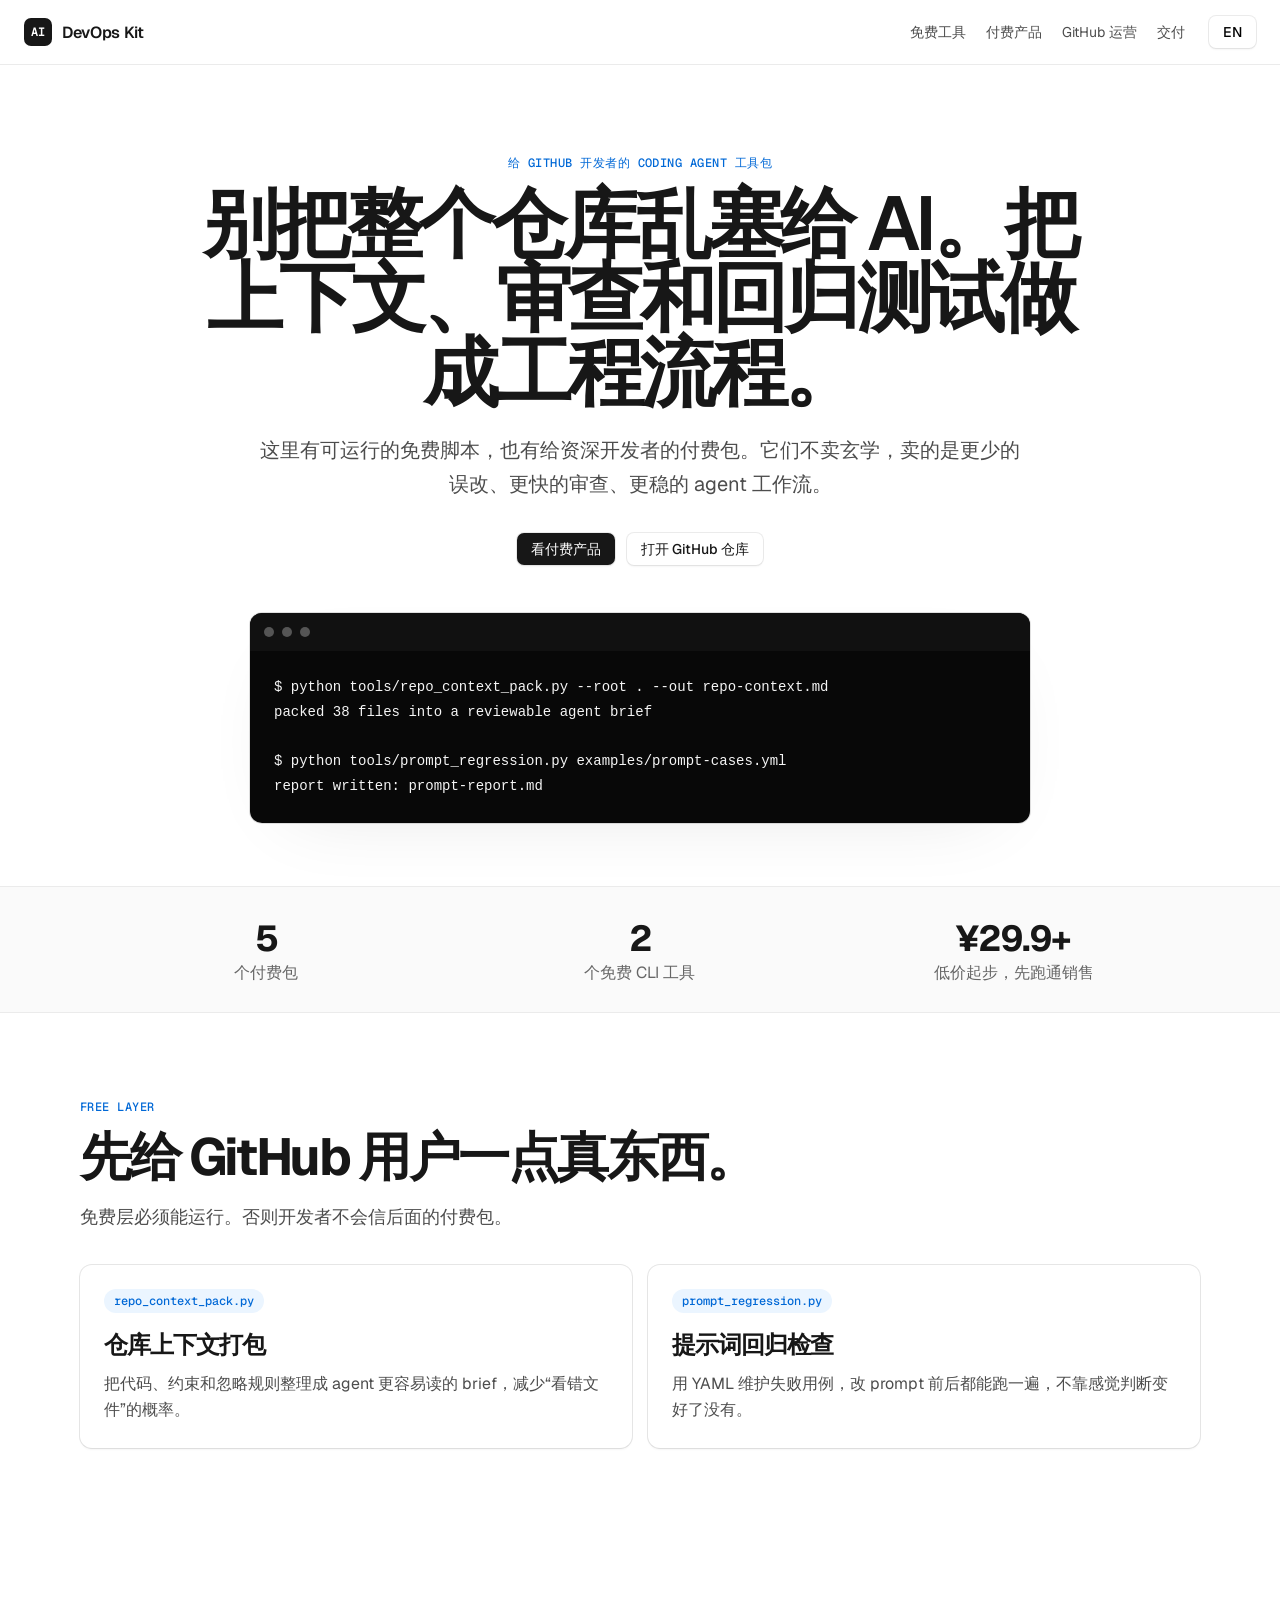
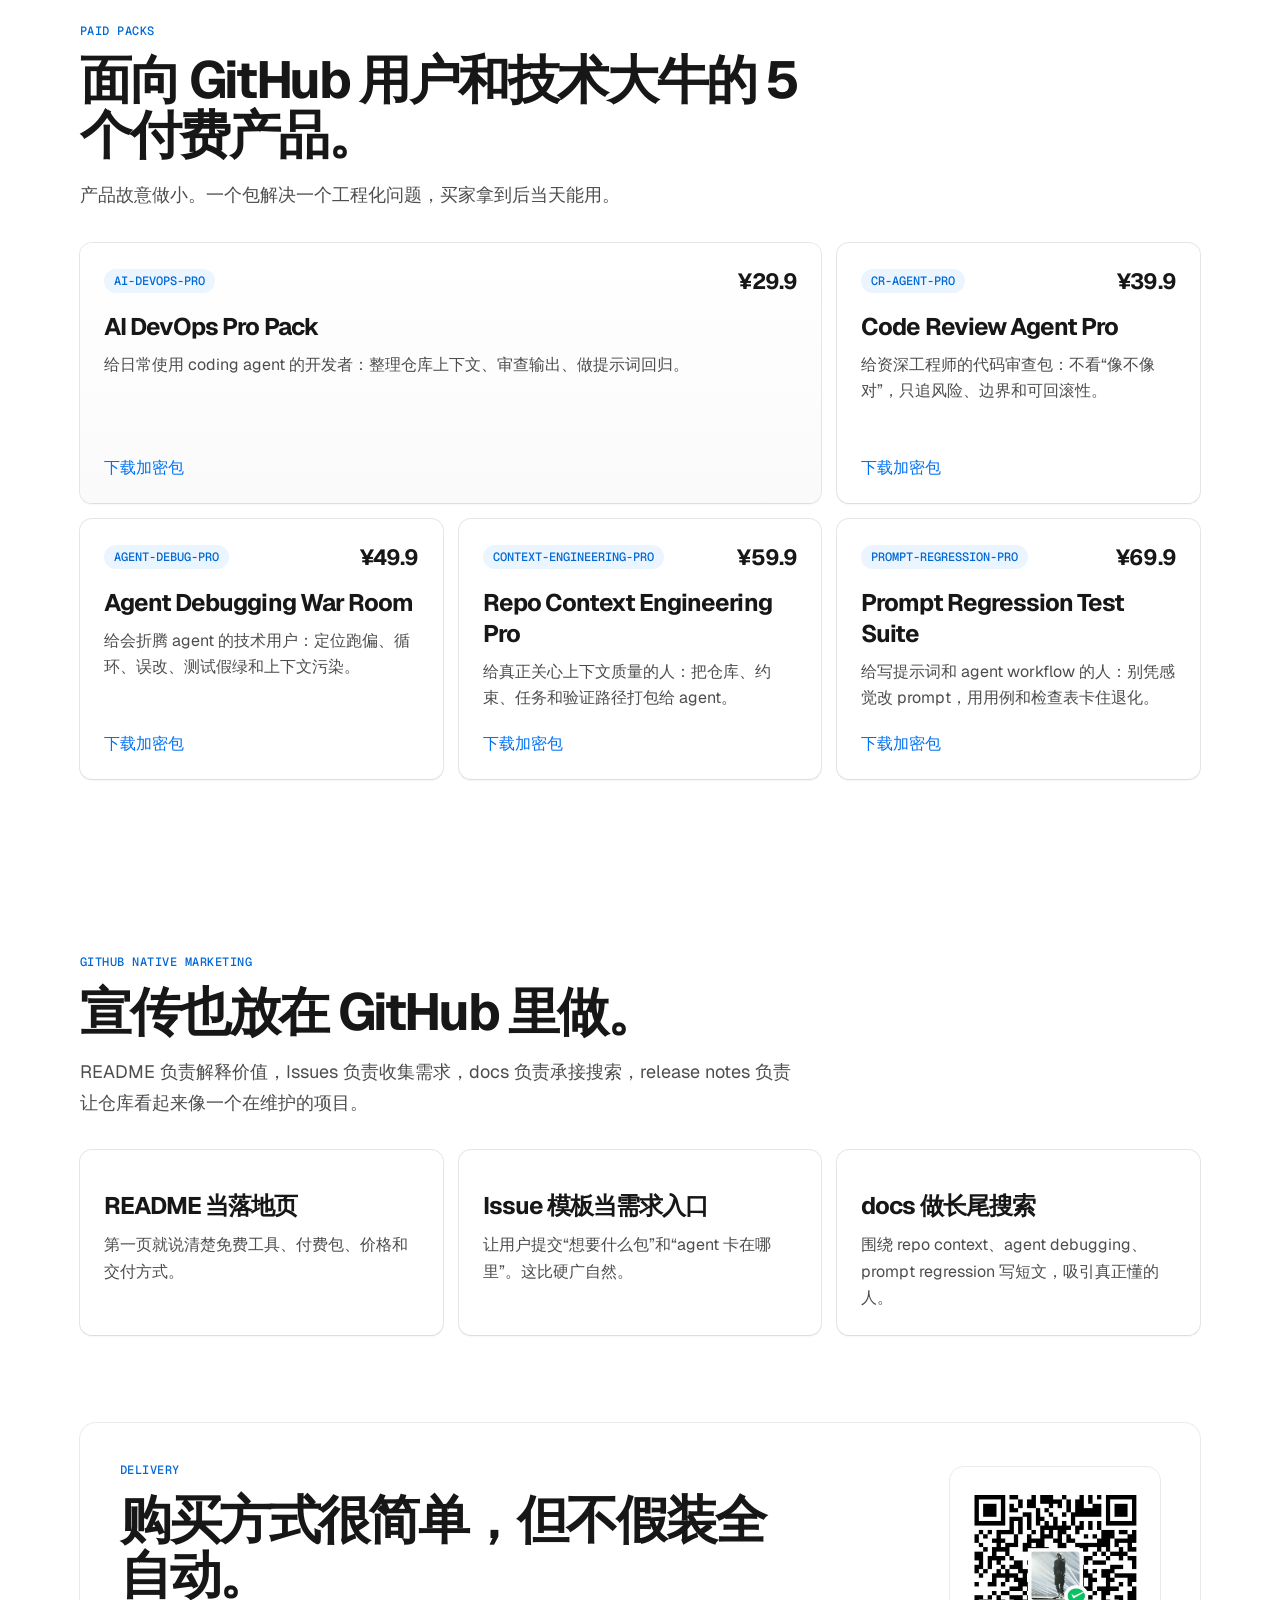
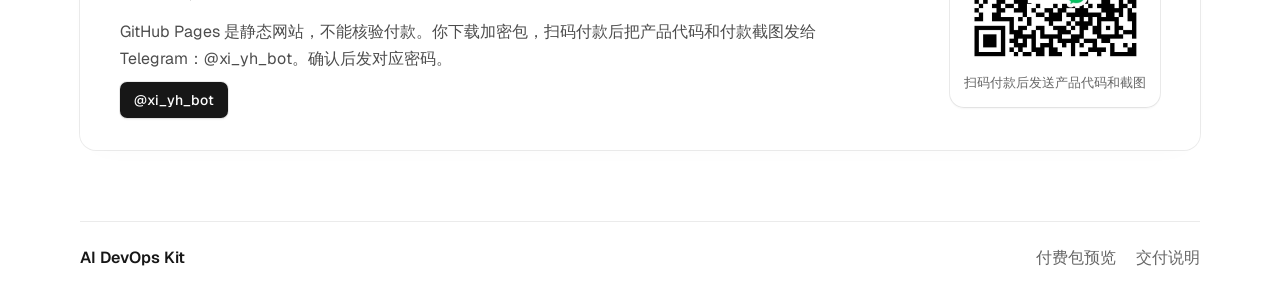
==== index.html @ d73b4ff8 "Add bilingual paid packs for GitHub developers" ====
<!doctype html>
<html lang="zh-CN">
<head>
  <meta charset="utf-8" />
  <meta name="viewport" content="width=device-width, initial-scale=1" />
  <title>AI DevOps Kit | Coding agent workflow packs</title>
  <meta name="description" content="Bilingual GitHub storefront for AI DevOps Kit: free tools and paid packs for coding agent workflows." />
  <link rel="preconnect" href="https://fonts.googleapis.com">
  <link rel="preconnect" href="https://fonts.gstatic.com" crossorigin>
  <link href="https://fonts.googleapis.com/css2?family=Geist:wght@300;400;500;600&family=Geist+Mono:wght@400;500&display=swap" rel="stylesheet">
  <link rel="stylesheet" href="style.css" />
</head>
<body>
  <header class="topbar">
    <a class="brand" href="#top" aria-label="AI DevOps Kit home"><span class="mark">AI</span><span>DevOps Kit</span></a>
    <nav class="nav">
      <a href="#free" data-i18n="nav_free">免费工具</a>
      <a href="#products" data-i18n="nav_products">付费产品</a>
      <a href="#github" data-i18n="nav_github">GitHub 运营</a>
      <a href="contact.html" data-i18n="nav_delivery">交付</a>
    </nav>
    <button class="lang-toggle" id="langToggle" type="button" aria-label="Switch language">EN</button>
  </header>

  <main id="top">
    <section class="hero wrap">
      <p class="eyebrow" data-i18n="eyebrow">给 GitHub 开发者的 coding agent 工具包</p>
      <h1 data-i18n="hero_title">别把整个仓库乱塞给 AI。把上下文、审查和回归测试做成工程流程。</h1>
      <p class="hero-copy" data-i18n="hero_copy">这里有可运行的免费脚本，也有给资深开发者的付费包。它们不卖玄学，卖的是更少的误改、更快的审查、更稳的 agent 工作流。</p>
      <div class="hero-actions">
        <a class="button primary" href="#products" data-i18n="cta_products">看付费产品</a>
        <a class="button ghost" href="https://github.com/duicyan66-sudo/earn100-digital-products" data-i18n="cta_github">打开 GitHub 仓库</a>
      </div>
      <div class="terminal-card" aria-label="example terminal">
        <div class="terminal-head"><span></span><span></span><span></span></div>
        <pre><code>$ python tools/repo_context_pack.py --root . --out repo-context.md
packed 38 files into a reviewable agent brief

$ python tools/prompt_regression.py examples/prompt-cases.yml
report written: prompt-report.md</code></pre>
      </div>
    </section>

    <section class="strip">
      <div class="wrap stats">
        <div><strong>5</strong><span data-i18n="stat_paid">个付费包</span></div>
        <div><strong>2</strong><span data-i18n="stat_tools">个免费 CLI 工具</span></div>
        <div><strong>¥29.9+</strong><span data-i18n="stat_price">低价起步，先跑通销售</span></div>
      </div>
    </section>

    <section id="free" class="wrap section">
      <div class="section-head">
        <p class="eyebrow" data-i18n="free_label">free layer</p>
        <h2 data-i18n="free_title">先给 GitHub 用户一点真东西。</h2>
        <p data-i18n="free_copy">免费层必须能运行。否则开发者不会信后面的付费包。</p>
      </div>
      <div class="grid two">
        <article class="card">
          <span class="pill">repo_context_pack.py</span>
          <h3 data-i18n="free_card1_title">仓库上下文打包</h3>
          <p data-i18n="free_card1_copy">把代码、约束和忽略规则整理成 agent 更容易读的 brief，减少“看错文件”的概率。</p>
        </article>
        <article class="card">
          <span class="pill">prompt_regression.py</span>
          <h3 data-i18n="free_card2_title">提示词回归检查</h3>
          <p data-i18n="free_card2_copy">用 YAML 维护失败用例，改 prompt 前后都能跑一遍，不靠感觉判断变好了没有。</p>
        </article>
      </div>
    </section>

    <section id="products" class="wrap section">
      <div class="section-head">
        <p class="eyebrow" data-i18n="products_label">paid packs</p>
        <h2 data-i18n="products_title">面向 GitHub 用户和技术大牛的 5 个付费产品。</h2>
        <p data-i18n="products_copy">产品故意做小。一个包解决一个工程化问题，买家拿到后当天能用。</p>
      </div>
      <div class="product-grid">
        <article class="product-card featured">
          <div class="product-top"><span class="pill">AI-DEVOPS-PRO</span><strong>¥29.9</strong></div>
          <h3>AI DevOps Pro Pack</h3>
          <p data-i18n="p1">给日常使用 coding agent 的开发者：整理仓库上下文、审查输出、做提示词回归。</p>
          <a href="downloads/AI-DEVOPS-PRO_paid_encrypted.zip" data-i18n="download_zip">下载加密包</a>
        </article>
        <article class="product-card">
          <div class="product-top"><span class="pill">CR-AGENT-PRO</span><strong>¥39.9</strong></div>
          <h3>Code Review Agent Pro</h3>
          <p data-i18n="p2">给资深工程师的代码审查包：不看“像不像对”，只追风险、边界和可回滚性。</p>
          <a href="downloads/CR-AGENT-PRO_paid_encrypted.zip" data-i18n="download_zip">下载加密包</a>
        </article>
        <article class="product-card">
          <div class="product-top"><span class="pill">AGENT-DEBUG-PRO</span><strong>¥49.9</strong></div>
          <h3>Agent Debugging War Room</h3>
          <p data-i18n="p3">给会折腾 agent 的技术用户：定位跑偏、循环、误改、测试假绿和上下文污染。</p>
          <a href="downloads/AGENT-DEBUG-PRO_paid_encrypted.zip" data-i18n="download_zip">下载加密包</a>
        </article>
        <article class="product-card">
          <div class="product-top"><span class="pill">CONTEXT-ENGINEERING-PRO</span><strong>¥59.9</strong></div>
          <h3>Repo Context Engineering Pro</h3>
          <p data-i18n="p4">给真正关心上下文质量的人：把仓库、约束、任务和验证路径打包给 agent。</p>
          <a href="downloads/CONTEXT-ENGINEERING-PRO_paid_encrypted.zip" data-i18n="download_zip">下载加密包</a>
        </article>
        <article class="product-card">
          <div class="product-top"><span class="pill">PROMPT-REGRESSION-PRO</span><strong>¥69.9</strong></div>
          <h3>Prompt Regression Test Suite</h3>
          <p data-i18n="p5">给写提示词和 agent workflow 的人：别凭感觉改 prompt，用用例和检查表卡住退化。</p>
          <a href="downloads/PROMPT-REGRESSION-PRO_paid_encrypted.zip" data-i18n="download_zip">下载加密包</a>
        </article>
      </div>
    </section>

    <section id="github" class="wrap section">
      <div class="section-head">
        <p class="eyebrow" data-i18n="github_label">GitHub native marketing</p>
        <h2 data-i18n="github_title">宣传也放在 GitHub 里做。</h2>
        <p data-i18n="github_copy">README 负责解释价值，Issues 负责收集需求，docs 负责承接搜索，release notes 负责让仓库看起来像一个在维护的项目。</p>
      </div>
      <div class="grid three">
        <article class="card"><h3 data-i18n="gh1_title">README 当落地页</h3><p data-i18n="gh1_copy">第一页就说清楚免费工具、付费包、价格和交付方式。</p></article>
        <article class="card"><h3 data-i18n="gh2_title">Issue 模板当需求入口</h3><p data-i18n="gh2_copy">让用户提交“想要什么包”和“agent 卡在哪里”。这比硬广自然。</p></article>
        <article class="card"><h3 data-i18n="gh3_title">docs 做长尾搜索</h3><p data-i18n="gh3_copy">围绕 repo context、agent debugging、prompt regression 写短文，吸引真正懂的人。</p></article>
      </div>
    </section>

    <section class="wrap section buy">
      <div>
        <p class="eyebrow" data-i18n="buy_label">delivery</p>
        <h2 data-i18n="buy_title">购买方式很简单，但不假装全自动。</h2>
        <p data-i18n="buy_copy">GitHub Pages 是静态网站，不能核验付款。你下载加密包，扫码付款后把产品代码和付款截图发给 Telegram：@xi_yh_bot。确认后发对应密码。</p>
        <a class="button primary" href="https://t.me/xi_yh_bot">@xi_yh_bot</a>
      </div>
      <figure class="payment-card">
        <img src="assets/payment-qr.jpg" alt="Payment QR code" />
        <figcaption data-i18n="payment_caption">扫码付款后发送产品代码和截图</figcaption>
      </figure>
    </section>
  </main>

  <footer class="footer wrap">
    <span>AI DevOps Kit</span>
    <a href="pro-preview/README.md" data-i18n="footer_preview">付费包预览</a>
    <a href="contact.html" data-i18n="footer_contact">交付说明</a>
  </footer>

  <script src="script.js"></script>
</body>
</html>
---- style.css ----
*{box-sizing:border-box}html{scroll-behavior:smooth}body{margin:0;background:#fff;color:#171717;font-family:Geist,system-ui,-apple-system,"Segoe UI",sans-serif;font-feature-settings:"liga" 1}a{color:inherit;text-decoration:none}.wrap{width:min(1120px,calc(100% - 32px));margin:0 auto}.topbar{position:sticky;top:0;z-index:10;height:64px;display:flex;align-items:center;gap:24px;padding:0 24px;background:rgba(255,255,255,.86);backdrop-filter:blur(16px);box-shadow:rgba(0,0,0,.08) 0 0 0 1px}.brand{display:flex;align-items:center;gap:10px;font-weight:600;letter-spacing:-.32px}.mark{display:grid;place-items:center;width:28px;height:28px;border-radius:7px;background:#171717;color:#fff;font-family:"Geist Mono",monospace;font-size:12px}.nav{display:flex;gap:20px;margin-left:auto}.nav a{font-size:14px;color:#4d4d4d}.nav a:hover{color:#171717}.lang-toggle,.button{border:0;border-radius:7px;padding:9px 14px;font:500 14px/1 Geist,system-ui;cursor:pointer;box-shadow:rgba(0,0,0,.08) 0 0 0 1px,rgba(0,0,0,.04) 0 2px 2px;background:#fff}.lang-toggle{min-width:46px}.hero{padding:92px 0 64px;text-align:center}.eyebrow{margin:0 0 14px;color:#0068d6;font:500 12px/1.3 "Geist Mono",monospace;text-transform:uppercase;letter-spacing:.04em}.hero h1{max-width:920px;margin:0 auto;font-size:clamp(42px,7vw,76px);line-height:.98;font-weight:600;letter-spacing:-3.8px}.hero-copy{max-width:760px;margin:24px auto 0;color:#4d4d4d;font-size:20px;line-height:1.7}.hero-actions{display:flex;justify-content:center;gap:12px;margin-top:32px;flex-wrap:wrap}.primary{background:#171717;color:#fff}.ghost{background:#fff;color:#171717}.terminal-card{max-width:780px;margin:48px auto 0;text-align:left;border-radius:12px;background:#080808;color:#f5f5f5;box-shadow:rgba(0,0,0,.12) 0 0 0 1px,rgba(0,0,0,.12) 0 24px 80px -40px;overflow:hidden}.terminal-head{height:38px;display:flex;align-items:center;gap:8px;padding:0 14px;background:#111}.terminal-head span{width:10px;height:10px;border-radius:999px;background:#555}.terminal-card pre{margin:0;padding:24px;overflow:auto;font:14px/1.7 "Geist Mono",monospace}.strip{box-shadow:rgba(0,0,0,.08) 0 -1px 0 0,rgba(0,0,0,.08) 0 1px 0 0;background:#fafafa}.stats{display:grid;grid-template-columns:repeat(3,1fr);gap:1px}.stats div{padding:28px 12px;text-align:center}.stats strong{display:block;font-size:36px;letter-spacing:-1.6px}.stats span{color:#666}.section{padding:88px 0}.section-head{max-width:720px;margin-bottom:32px}.section h2{margin:0;font-size:clamp(32px,5vw,52px);line-height:1.05;letter-spacing:-2.4px}.section-head p:last-child{font-size:18px;line-height:1.7;color:#4d4d4d}.grid{display:grid;gap:16px}.two{grid-template-columns:repeat(2,1fr)}.three{grid-template-columns:repeat(3,1fr)}.card,.product-card{border-radius:12px;padding:24px;background:#fff;box-shadow:rgba(0,0,0,.08) 0 0 0 1px,rgba(0,0,0,.04) 0 2px 2px,#fafafa 0 0 0 1px}.card h3,.product-card h3{margin:16px 0 10px;font-size:24px;letter-spacing:-.96px}.card p,.product-card p{margin:0;color:#4d4d4d;line-height:1.65}.pill{display:inline-flex;align-items:center;height:24px;padding:0 10px;border-radius:999px;background:#ebf5ff;color:#0068d6;font:500 12px/1 "Geist Mono",monospace}.product-grid{display:grid;grid-template-columns:repeat(6,1fr);gap:16px}.product-card{grid-column:span 2;min-height:260px;display:flex;flex-direction:column}.product-card.featured{grid-column:span 4;background:linear-gradient(180deg,#fff,#fafafa)}.product-top{display:flex;align-items:center;justify-content:space-between;gap:12px}.product-top strong{font-size:22px;letter-spacing:-.8px}.product-card a{margin-top:auto;color:#0072f5;font-weight:500}.buy{display:flex;align-items:center;justify-content:space-between;gap:32px;padding:40px;border-radius:16px;margin-bottom:72px;box-shadow:rgba(0,0,0,.08) 0 0 0 1px,rgba(0,0,0,.04) 0 8px 28px -16px}.buy h2{max-width:680px}.buy p:not(.eyebrow){max-width:760px;color:#4d4d4d;line-height:1.7}.payment-card{width:210px;flex:0 0 210px;margin:0;padding:14px;border-radius:14px;background:#fff;box-shadow:rgba(0,0,0,.08) 0 0 0 1px,rgba(0,0,0,.04) 0 2px 2px}.payment-card img{display:block;width:100%;border-radius:9px}.payment-card figcaption{margin-top:10px;color:#666;font-size:13px;line-height:1.4}.footer{display:flex;gap:20px;align-items:center;min-height:72px;color:#666;box-shadow:rgba(0,0,0,.08) 0 -1px 0 0}.footer span{margin-right:auto;color:#171717;font-weight:600}@media(max-width:820px){.nav{display:none}.hero h1{letter-spacing:-2px}.two,.three,.stats{grid-template-columns:1fr}.product-grid{grid-template-columns:1fr}.product-card,.product-card.featured{grid-column:span 1}.buy{display:block}.buy .button{display:inline-flex;margin-top:18px}.payment-card{width:100%;max-width:240px;margin-top:24px}.section{padding:64px 0}}
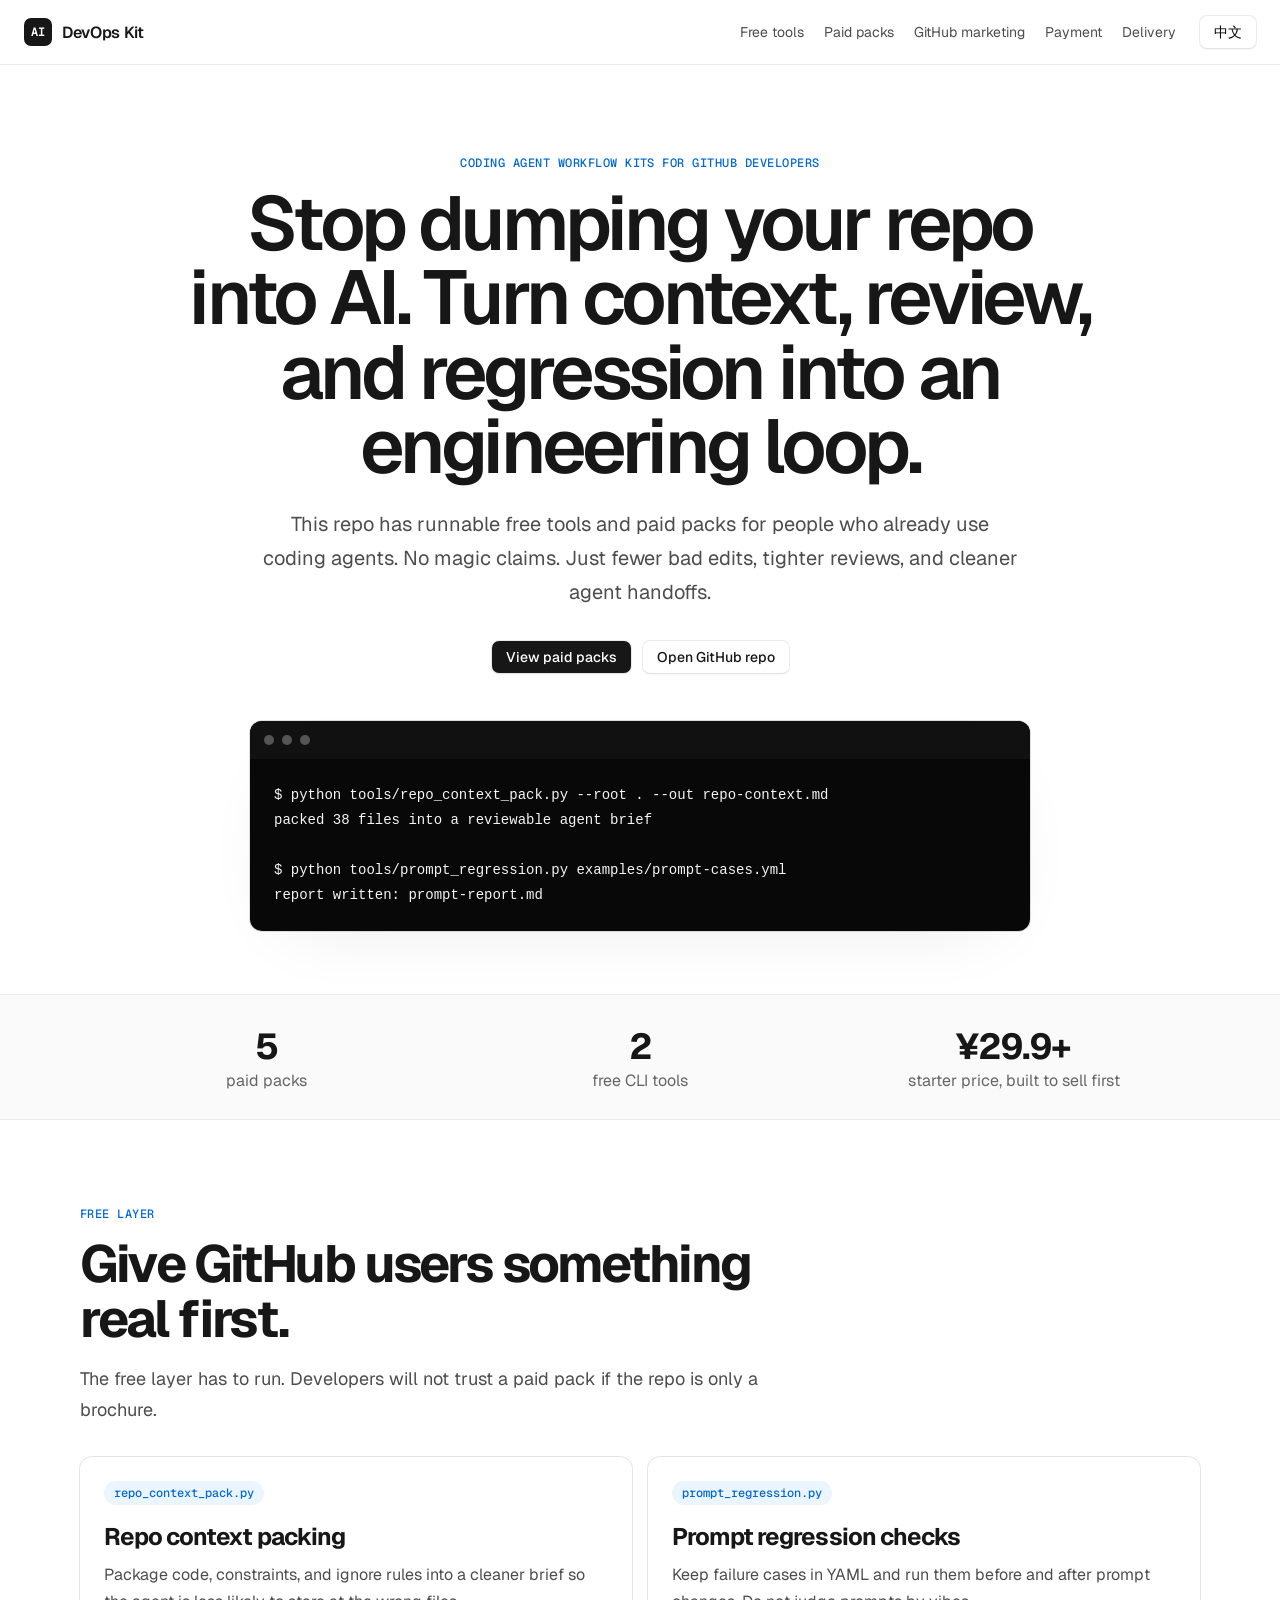
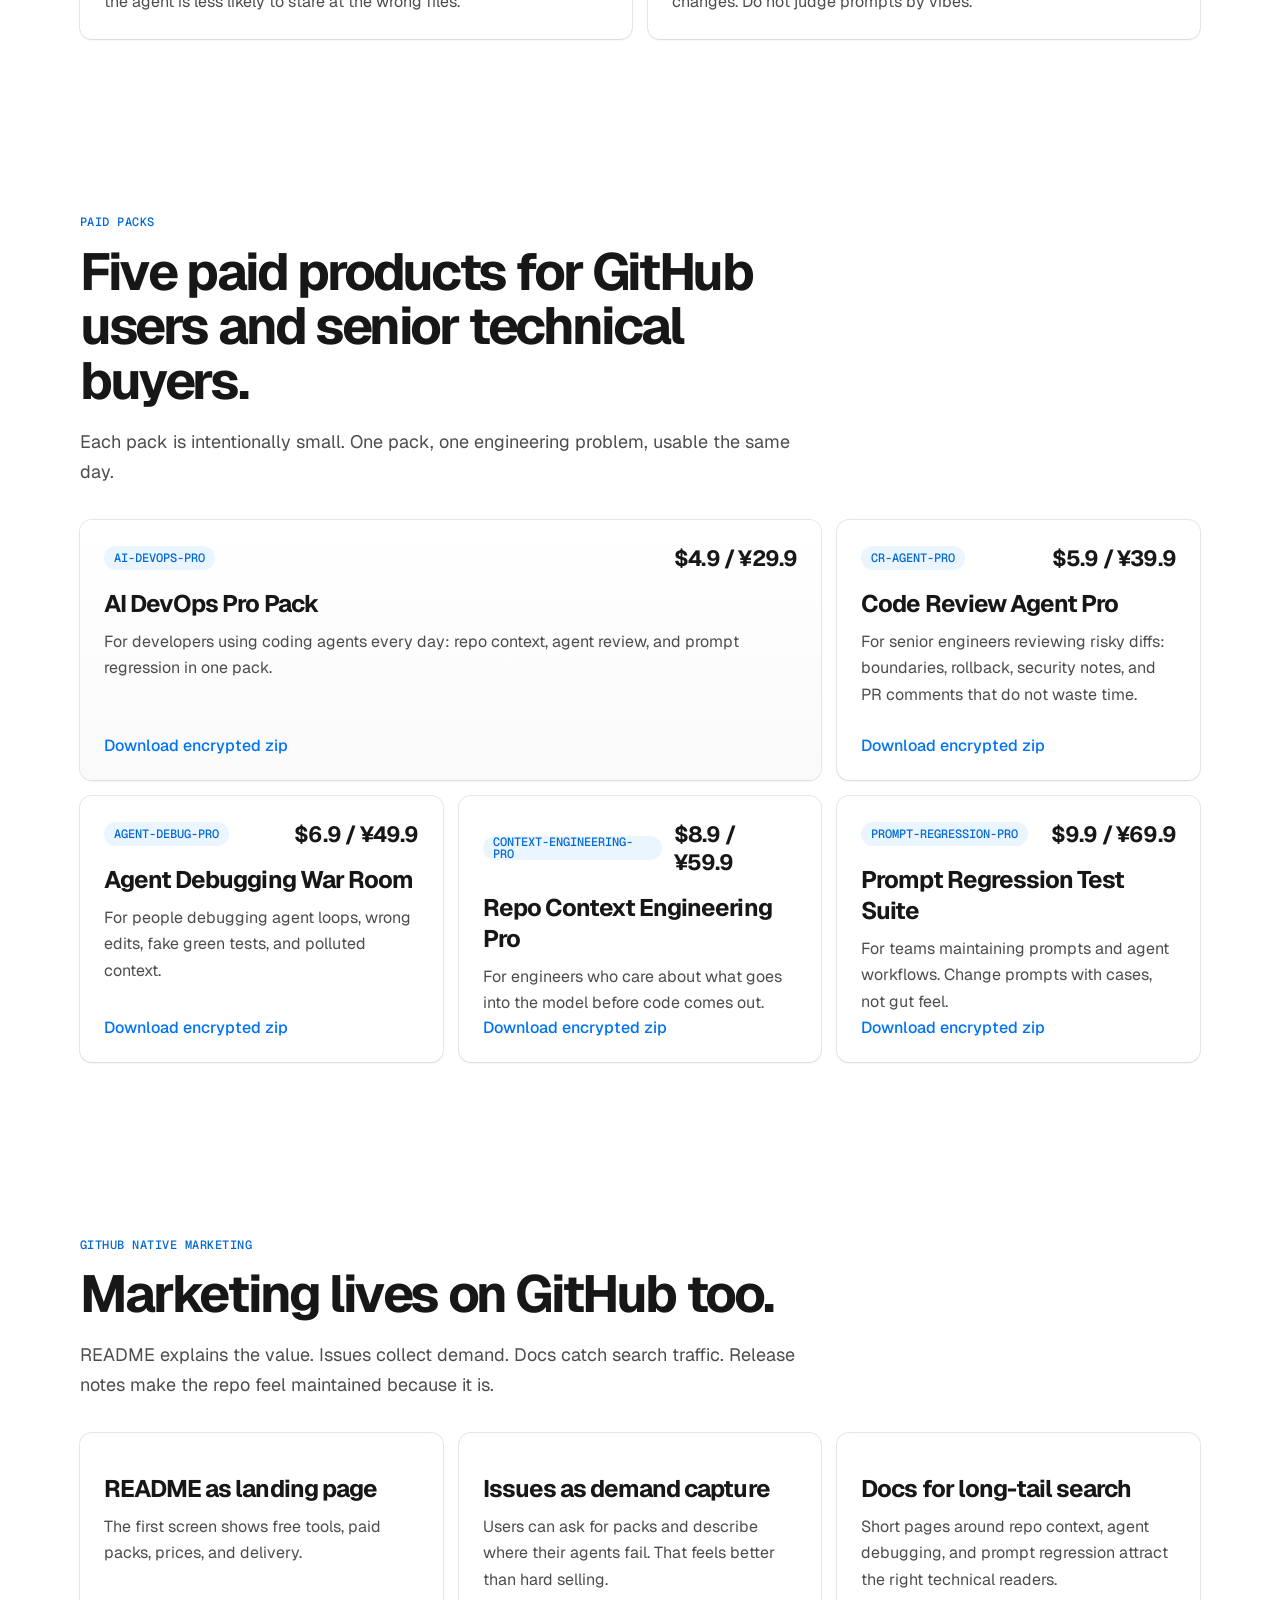
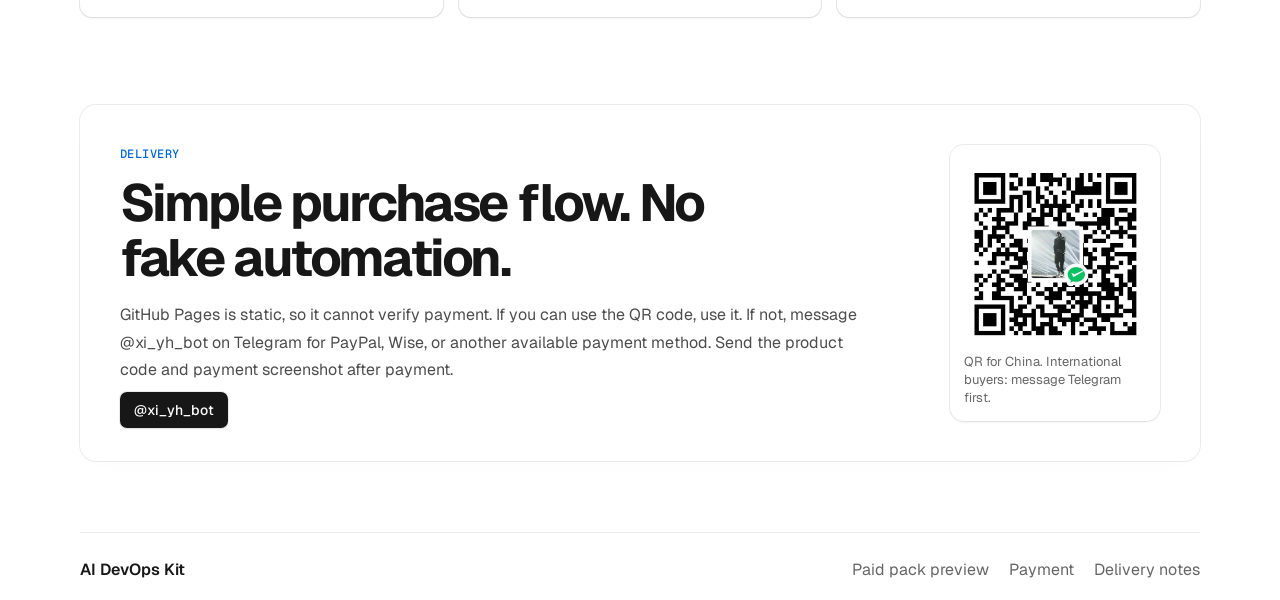
==== commit 7d91e133: "Make GitHub storefront English first with international payment notes" ====
--- a/index.html
+++ b/index.html
@@ -1,5 +1,5 @@
 <!doctype html>
-<html lang="zh-CN">
+<html lang="en">
 <head>
   <meta charset="utf-8" />
   <meta name="viewport" content="width=device-width, initial-scale=1" />
@@ -17,9 +17,10 @@
       <a href="#free" data-i18n="nav_free">免费工具</a>
       <a href="#products" data-i18n="nav_products">付费产品</a>
       <a href="#github" data-i18n="nav_github">GitHub 运营</a>
+      <a href="payment.html" data-i18n="nav_payment">Payment</a>
       <a href="contact.html" data-i18n="nav_delivery">交付</a>
     </nav>
-    <button class="lang-toggle" id="langToggle" type="button" aria-label="Switch language">EN</button>
+    <button class="lang-toggle" id="langToggle" type="button" aria-label="Switch language">中文</button>
   </header>
 
   <main id="top">
@@ -77,31 +78,31 @@
       </div>
       <div class="product-grid">
         <article class="product-card featured">
-          <div class="product-top"><span class="pill">AI-DEVOPS-PRO</span><strong>¥29.9</strong></div>
+          <div class="product-top"><span class="pill">AI-DEVOPS-PRO</span><strong>$4.9 / ¥29.9</strong></div>
           <h3>AI DevOps Pro Pack</h3>
           <p data-i18n="p1">给日常使用 coding agent 的开发者：整理仓库上下文、审查输出、做提示词回归。</p>
           <a href="downloads/AI-DEVOPS-PRO_paid_encrypted.zip" data-i18n="download_zip">下载加密包</a>
         </article>
         <article class="product-card">
-          <div class="product-top"><span class="pill">CR-AGENT-PRO</span><strong>¥39.9</strong></div>
+          <div class="product-top"><span class="pill">CR-AGENT-PRO</span><strong>$5.9 / ¥39.9</strong></div>
           <h3>Code Review Agent Pro</h3>
           <p data-i18n="p2">给资深工程师的代码审查包：不看“像不像对”，只追风险、边界和可回滚性。</p>
           <a href="downloads/CR-AGENT-PRO_paid_encrypted.zip" data-i18n="download_zip">下载加密包</a>
         </article>
         <article class="product-card">
-          <div class="product-top"><span class="pill">AGENT-DEBUG-PRO</span><strong>¥49.9</strong></div>
+          <div class="product-top"><span class="pill">AGENT-DEBUG-PRO</span><strong>$6.9 / ¥49.9</strong></div>
           <h3>Agent Debugging War Room</h3>
           <p data-i18n="p3">给会折腾 agent 的技术用户：定位跑偏、循环、误改、测试假绿和上下文污染。</p>
           <a href="downloads/AGENT-DEBUG-PRO_paid_encrypted.zip" data-i18n="download_zip">下载加密包</a>
         </article>
         <article class="product-card">
-          <div class="product-top"><span class="pill">CONTEXT-ENGINEERING-PRO</span><strong>¥59.9</strong></div>
+          <div class="product-top"><span class="pill">CONTEXT-ENGINEERING-PRO</span><strong>$8.9 / ¥59.9</strong></div>
           <h3>Repo Context Engineering Pro</h3>
           <p data-i18n="p4">给真正关心上下文质量的人：把仓库、约束、任务和验证路径打包给 agent。</p>
           <a href="downloads/CONTEXT-ENGINEERING-PRO_paid_encrypted.zip" data-i18n="download_zip">下载加密包</a>
         </article>
         <article class="product-card">
-          <div class="product-top"><span class="pill">PROMPT-REGRESSION-PRO</span><strong>¥69.9</strong></div>
+          <div class="product-top"><span class="pill">PROMPT-REGRESSION-PRO</span><strong>$9.9 / ¥69.9</strong></div>
           <h3>Prompt Regression Test Suite</h3>
           <p data-i18n="p5">给写提示词和 agent workflow 的人：别凭感觉改 prompt，用用例和检查表卡住退化。</p>
           <a href="downloads/PROMPT-REGRESSION-PRO_paid_encrypted.zip" data-i18n="download_zip">下载加密包</a>
@@ -126,12 +127,12 @@
       <div>
         <p class="eyebrow" data-i18n="buy_label">delivery</p>
         <h2 data-i18n="buy_title">购买方式很简单，但不假装全自动。</h2>
-        <p data-i18n="buy_copy">GitHub Pages 是静态网站，不能核验付款。你下载加密包，扫码付款后把产品代码和付款截图发给 Telegram：@xi_yh_bot。确认后发对应密码。</p>
+        <p data-i18n="buy_copy">GitHub Pages is static, so it cannot verify payment. If you can use the QR code, use it. If not, message @xi_yh_bot on Telegram for PayPal, Wise, or another available payment method. Send the product code and payment screenshot after payment.</p>
         <a class="button primary" href="https://t.me/xi_yh_bot">@xi_yh_bot</a>
       </div>
       <figure class="payment-card">
         <img src="assets/payment-qr.jpg" alt="Payment QR code" />
-        <figcaption data-i18n="payment_caption">扫码付款后发送产品代码和截图</figcaption>
+        <figcaption data-i18n="payment_caption">QR for China. International buyers: message Telegram first.</figcaption>
       </figure>
     </section>
   </main>
@@ -139,6 +140,7 @@
   <footer class="footer wrap">
     <span>AI DevOps Kit</span>
     <a href="pro-preview/README.md" data-i18n="footer_preview">付费包预览</a>
+    <a href="payment.html" data-i18n="footer_payment">Payment</a>
     <a href="contact.html" data-i18n="footer_contact">交付说明</a>
   </footer>
 
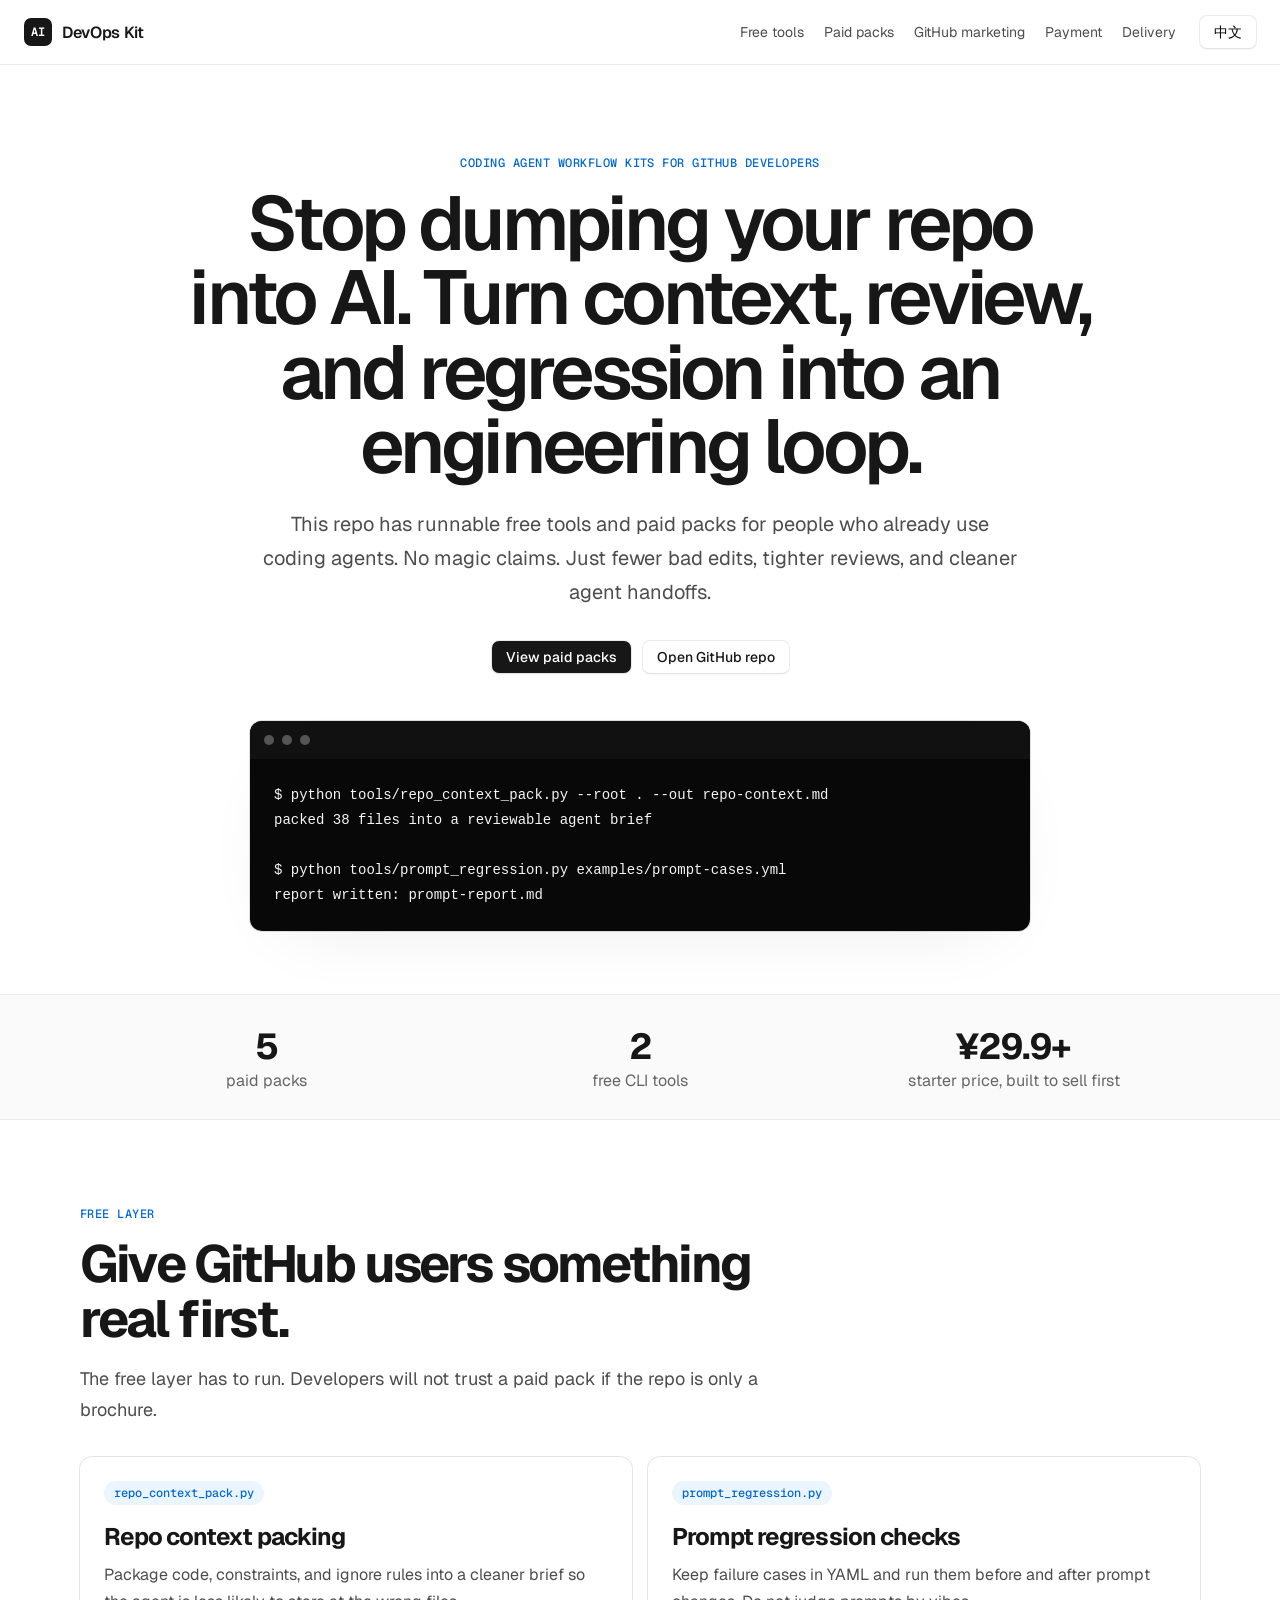
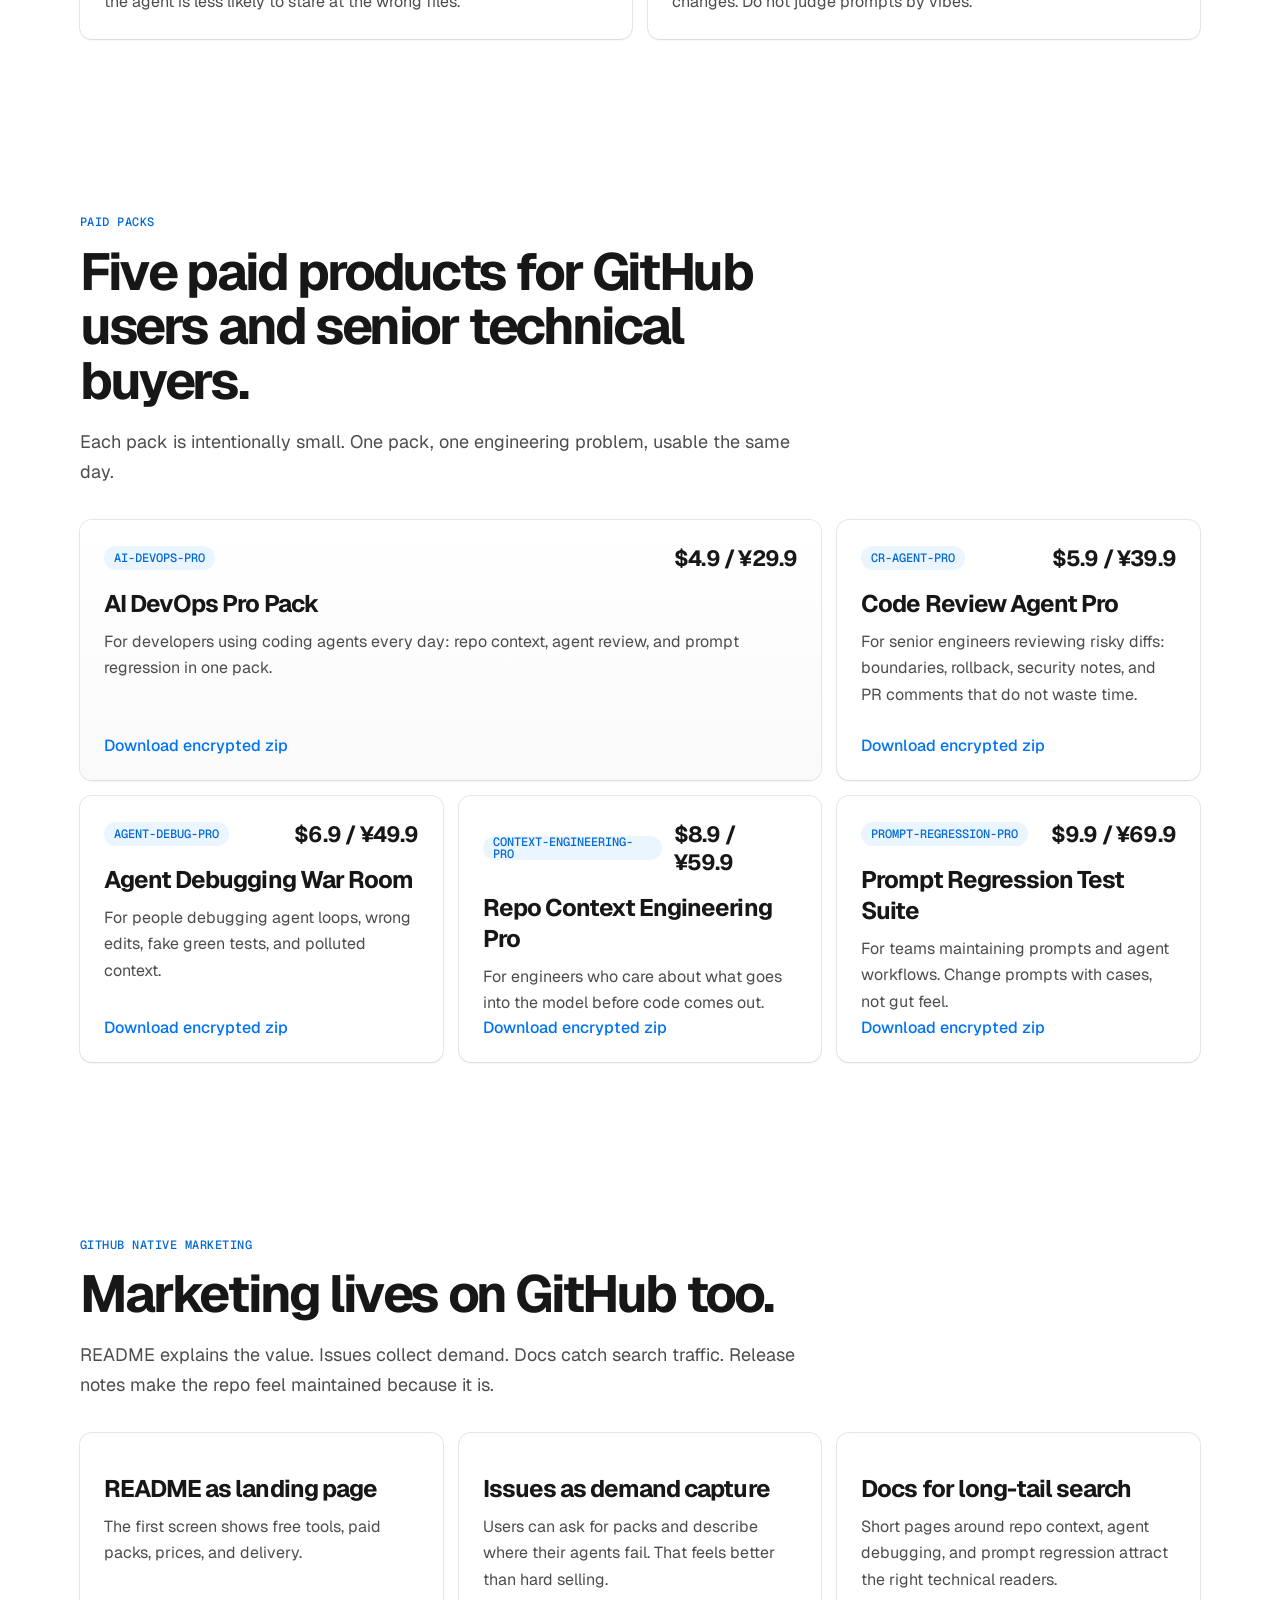
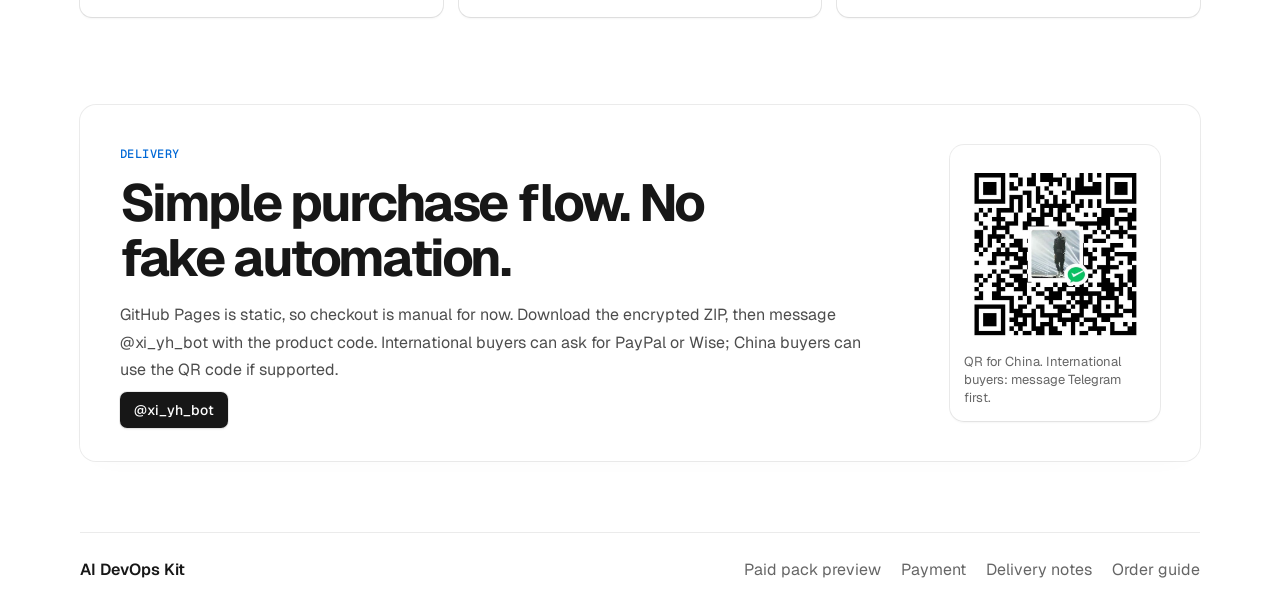
==== commit ad191653: "Strengthen GitHub developer storefront" ====
--- a/index.html
+++ b/index.html
@@ -127,7 +127,7 @@
       <div>
         <p class="eyebrow" data-i18n="buy_label">delivery</p>
         <h2 data-i18n="buy_title">购买方式很简单，但不假装全自动。</h2>
-        <p data-i18n="buy_copy">GitHub Pages is static, so it cannot verify payment. If you can use the QR code, use it. If not, message @xi_yh_bot on Telegram for PayPal, Wise, or another available payment method. Send the product code and payment screenshot after payment.</p>
+        <p data-i18n="buy_copy">GitHub Pages is static, so checkout is manual for now. Download the encrypted ZIP, then message @xi_yh_bot with the product code. International buyers can ask for PayPal or Wise; China buyers can use the QR code if supported.</p>
         <a class="button primary" href="https://t.me/xi_yh_bot">@xi_yh_bot</a>
       </div>
       <figure class="payment-card">
@@ -142,6 +142,7 @@
     <a href="pro-preview/README.md" data-i18n="footer_preview">付费包预览</a>
     <a href="payment.html" data-i18n="footer_payment">Payment</a>
     <a href="contact.html" data-i18n="footer_contact">交付说明</a>
+    <a href="docs/order-guide.md">Order guide</a>
   </footer>
 
   <script src="script.js"></script>
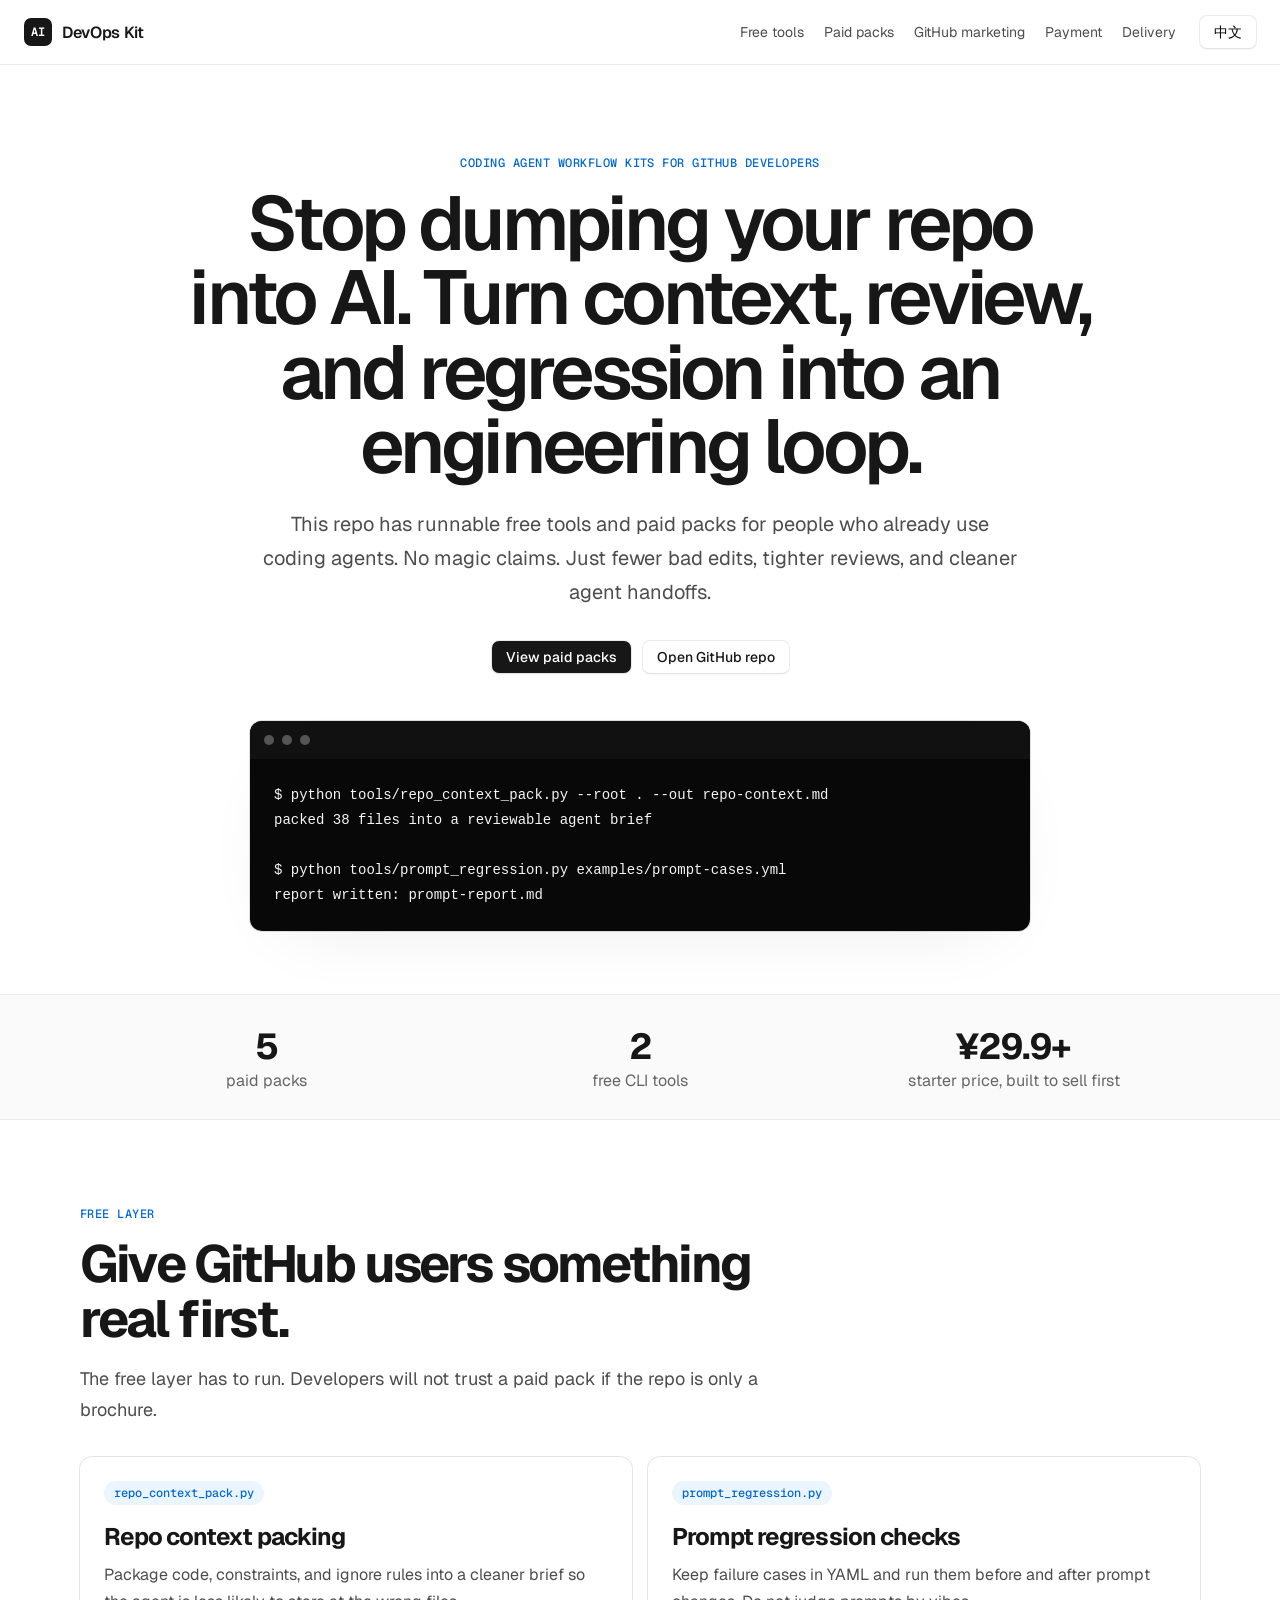
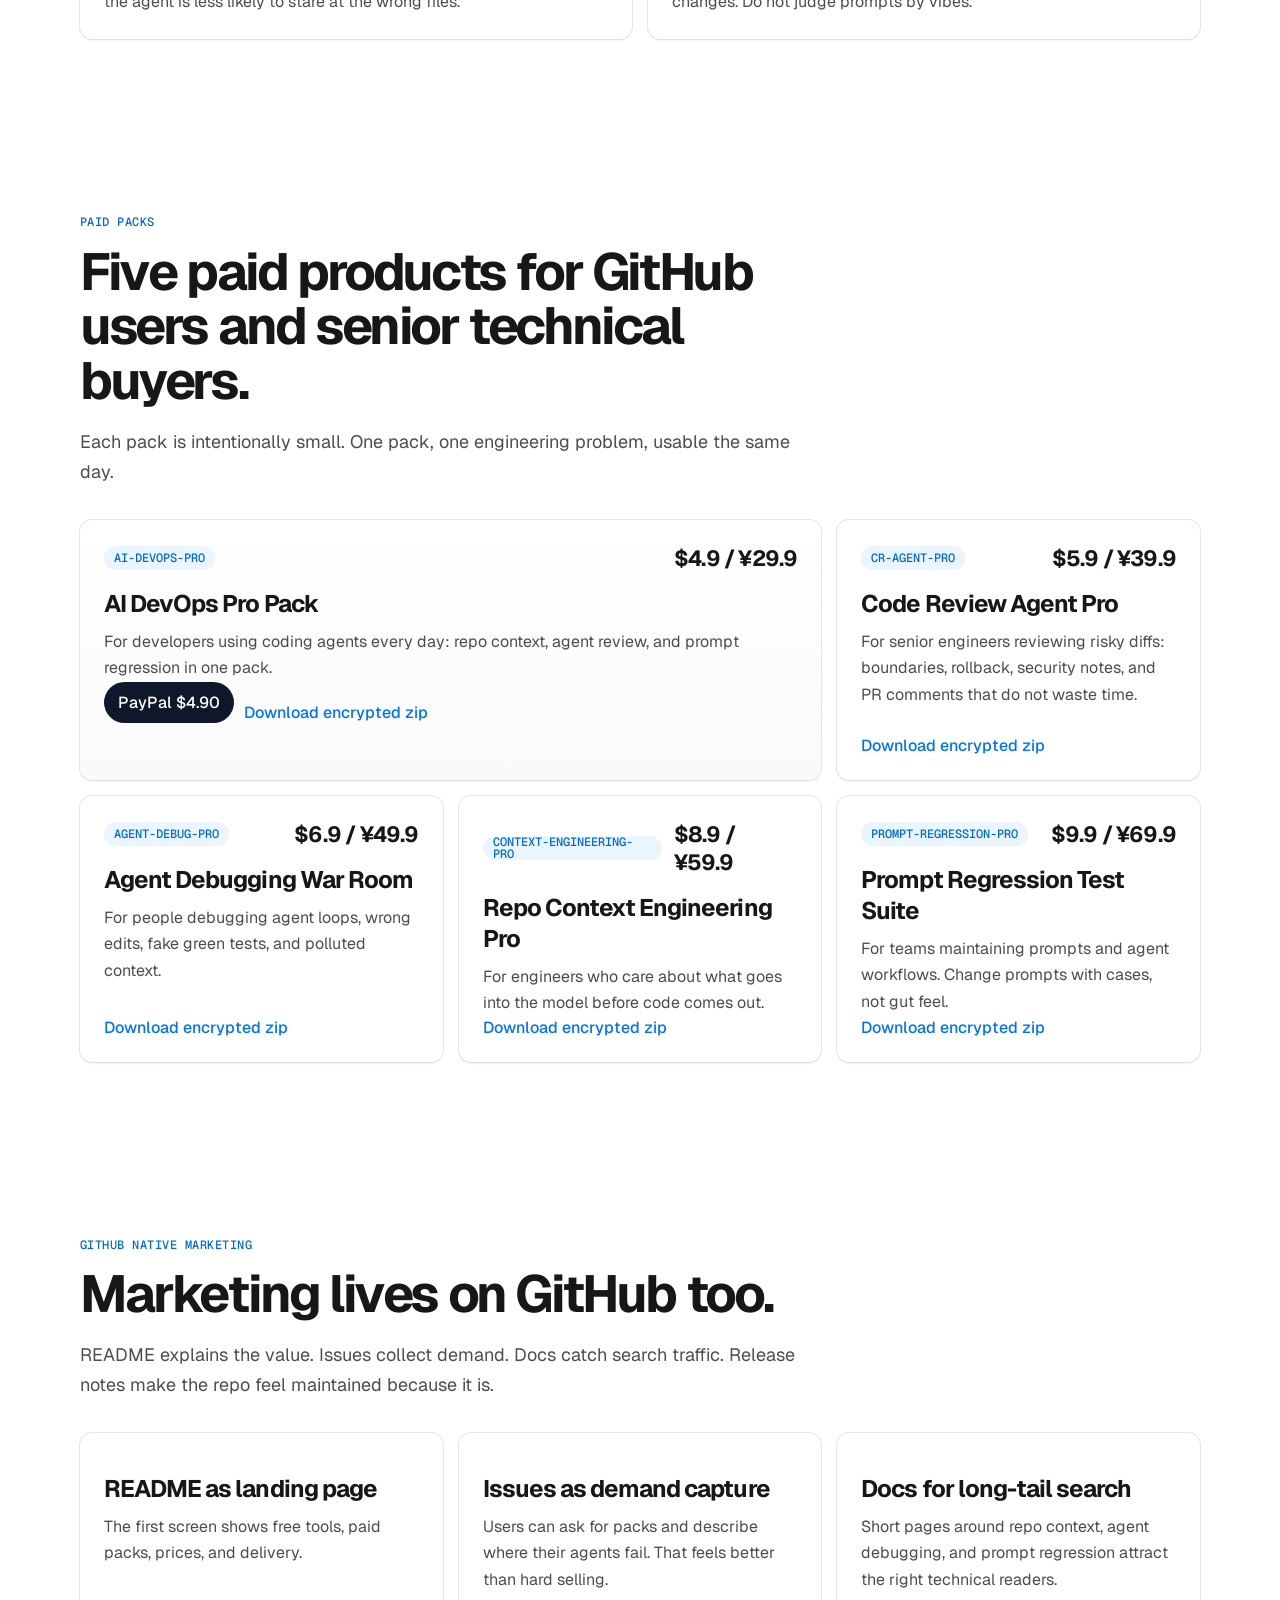
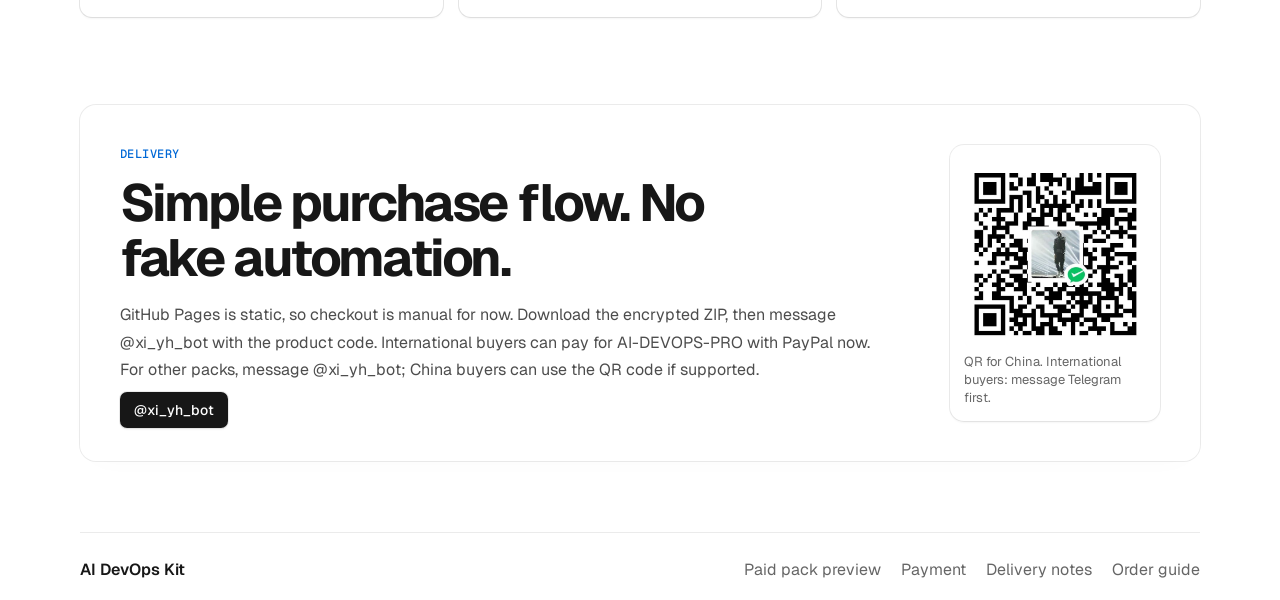
==== commit e79c9760: "Add PayPal payment link for starter pack" ====
--- a/index.html
+++ b/index.html
@@ -81,7 +81,7 @@
           <div class="product-top"><span class="pill">AI-DEVOPS-PRO</span><strong>$4.9 / ¥29.9</strong></div>
           <h3>AI DevOps Pro Pack</h3>
           <p data-i18n="p1">给日常使用 coding agent 的开发者：整理仓库上下文、审查输出、做提示词回归。</p>
-          <a href="downloads/AI-DEVOPS-PRO_paid_encrypted.zip" data-i18n="download_zip">下载加密包</a>
+          <div class="product-actions"><a class="pay-link" href="https://www.paypal.com/ncp/payment/QXZK7CPVEXCHL">PayPal $4.90</a><a href="downloads/AI-DEVOPS-PRO_paid_encrypted.zip" data-i18n="download_zip">下载加密包</a></div>
         </article>
         <article class="product-card">
           <div class="product-top"><span class="pill">CR-AGENT-PRO</span><strong>$5.9 / ¥39.9</strong></div>
@@ -127,7 +127,7 @@
       <div>
         <p class="eyebrow" data-i18n="buy_label">delivery</p>
         <h2 data-i18n="buy_title">购买方式很简单，但不假装全自动。</h2>
-        <p data-i18n="buy_copy">GitHub Pages is static, so checkout is manual for now. Download the encrypted ZIP, then message @xi_yh_bot with the product code. International buyers can ask for PayPal or Wise; China buyers can use the QR code if supported.</p>
+        <p data-i18n="buy_copy">GitHub Pages is static, so checkout is manual for now. Download the encrypted ZIP, then message @xi_yh_bot with the product code. International buyers can pay for AI-DEVOPS-PRO with PayPal now. For other packs, message @xi_yh_bot; China buyers can use the QR code if supported.</p>
         <a class="button primary" href="https://t.me/xi_yh_bot">@xi_yh_bot</a>
       </div>
       <figure class="payment-card">
--- a/style.css
+++ b/style.css
@@ -1 +1,5 @@
 *{box-sizing:border-box}html{scroll-behavior:smooth}body{margin:0;background:#fff;color:#171717;font-family:Geist,system-ui,-apple-system,"Segoe UI",sans-serif;font-feature-settings:"liga" 1}a{color:inherit;text-decoration:none}.wrap{width:min(1120px,calc(100% - 32px));margin:0 auto}.topbar{position:sticky;top:0;z-index:10;height:64px;display:flex;align-items:center;gap:24px;padding:0 24px;background:rgba(255,255,255,.86);backdrop-filter:blur(16px);box-shadow:rgba(0,0,0,.08) 0 0 0 1px}.brand{display:flex;align-items:center;gap:10px;font-weight:600;letter-spacing:-.32px}.mark{display:grid;place-items:center;width:28px;height:28px;border-radius:7px;background:#171717;color:#fff;font-family:"Geist Mono",monospace;font-size:12px}.nav{display:flex;gap:20px;margin-left:auto}.nav a{font-size:14px;color:#4d4d4d}.nav a:hover{color:#171717}.lang-toggle,.button{border:0;border-radius:7px;padding:9px 14px;font:500 14px/1 Geist,system-ui;cursor:pointer;box-shadow:rgba(0,0,0,.08) 0 0 0 1px,rgba(0,0,0,.04) 0 2px 2px;background:#fff}.lang-toggle{min-width:46px}.hero{padding:92px 0 64px;text-align:center}.eyebrow{margin:0 0 14px;color:#0068d6;font:500 12px/1.3 "Geist Mono",monospace;text-transform:uppercase;letter-spacing:.04em}.hero h1{max-width:920px;margin:0 auto;font-size:clamp(42px,7vw,76px);line-height:.98;font-weight:600;letter-spacing:-3.8px}.hero-copy{max-width:760px;margin:24px auto 0;color:#4d4d4d;font-size:20px;line-height:1.7}.hero-actions{display:flex;justify-content:center;gap:12px;margin-top:32px;flex-wrap:wrap}.primary{background:#171717;color:#fff}.ghost{background:#fff;color:#171717}.terminal-card{max-width:780px;margin:48px auto 0;text-align:left;border-radius:12px;background:#080808;color:#f5f5f5;box-shadow:rgba(0,0,0,.12) 0 0 0 1px,rgba(0,0,0,.12) 0 24px 80px -40px;overflow:hidden}.terminal-head{height:38px;display:flex;align-items:center;gap:8px;padding:0 14px;background:#111}.terminal-head span{width:10px;height:10px;border-radius:999px;background:#555}.terminal-card pre{margin:0;padding:24px;overflow:auto;font:14px/1.7 "Geist Mono",monospace}.strip{box-shadow:rgba(0,0,0,.08) 0 -1px 0 0,rgba(0,0,0,.08) 0 1px 0 0;background:#fafafa}.stats{display:grid;grid-template-columns:repeat(3,1fr);gap:1px}.stats div{padding:28px 12px;text-align:center}.stats strong{display:block;font-size:36px;letter-spacing:-1.6px}.stats span{color:#666}.section{padding:88px 0}.section-head{max-width:720px;margin-bottom:32px}.section h2{margin:0;font-size:clamp(32px,5vw,52px);line-height:1.05;letter-spacing:-2.4px}.section-head p:last-child{font-size:18px;line-height:1.7;color:#4d4d4d}.grid{display:grid;gap:16px}.two{grid-template-columns:repeat(2,1fr)}.three{grid-template-columns:repeat(3,1fr)}.card,.product-card{border-radius:12px;padding:24px;background:#fff;box-shadow:rgba(0,0,0,.08) 0 0 0 1px,rgba(0,0,0,.04) 0 2px 2px,#fafafa 0 0 0 1px}.card h3,.product-card h3{margin:16px 0 10px;font-size:24px;letter-spacing:-.96px}.card p,.product-card p{margin:0;color:#4d4d4d;line-height:1.65}.pill{display:inline-flex;align-items:center;height:24px;padding:0 10px;border-radius:999px;background:#ebf5ff;color:#0068d6;font:500 12px/1 "Geist Mono",monospace}.product-grid{display:grid;grid-template-columns:repeat(6,1fr);gap:16px}.product-card{grid-column:span 2;min-height:260px;display:flex;flex-direction:column}.product-card.featured{grid-column:span 4;background:linear-gradient(180deg,#fff,#fafafa)}.product-top{display:flex;align-items:center;justify-content:space-between;gap:12px}.product-top strong{font-size:22px;letter-spacing:-.8px}.product-card a{margin-top:auto;color:#0072f5;font-weight:500}.buy{display:flex;align-items:center;justify-content:space-between;gap:32px;padding:40px;border-radius:16px;margin-bottom:72px;box-shadow:rgba(0,0,0,.08) 0 0 0 1px,rgba(0,0,0,.04) 0 8px 28px -16px}.buy h2{max-width:680px}.buy p:not(.eyebrow){max-width:760px;color:#4d4d4d;line-height:1.7}.payment-card{width:210px;flex:0 0 210px;margin:0;padding:14px;border-radius:14px;background:#fff;box-shadow:rgba(0,0,0,.08) 0 0 0 1px,rgba(0,0,0,.04) 0 2px 2px}.payment-card img{display:block;width:100%;border-radius:9px}.payment-card figcaption{margin-top:10px;color:#666;font-size:13px;line-height:1.4}.footer{display:flex;gap:20px;align-items:center;min-height:72px;color:#666;box-shadow:rgba(0,0,0,.08) 0 -1px 0 0}.footer span{margin-right:auto;color:#171717;font-weight:600}@media(max-width:820px){.nav{display:none}.hero h1{letter-spacing:-2px}.two,.three,.stats{grid-template-columns:1fr}.product-grid{grid-template-columns:1fr}.product-card,.product-card.featured{grid-column:span 1}.buy{display:block}.buy .button{display:inline-flex;margin-top:18px}.payment-card{width:100%;max-width:240px;margin-top:24px}.section{padding:64px 0}}
+
+.product-actions{display:flex;gap:10px;flex-wrap:wrap;align-items:center}
+.pay-link{display:inline-flex;align-items:center;justify-content:center;border-radius:999px;background:#0f172a;color:#fff!important;padding:10px 14px;text-decoration:none;font-weight:600}
+.pay-link:hover{transform:translateY(-1px)}
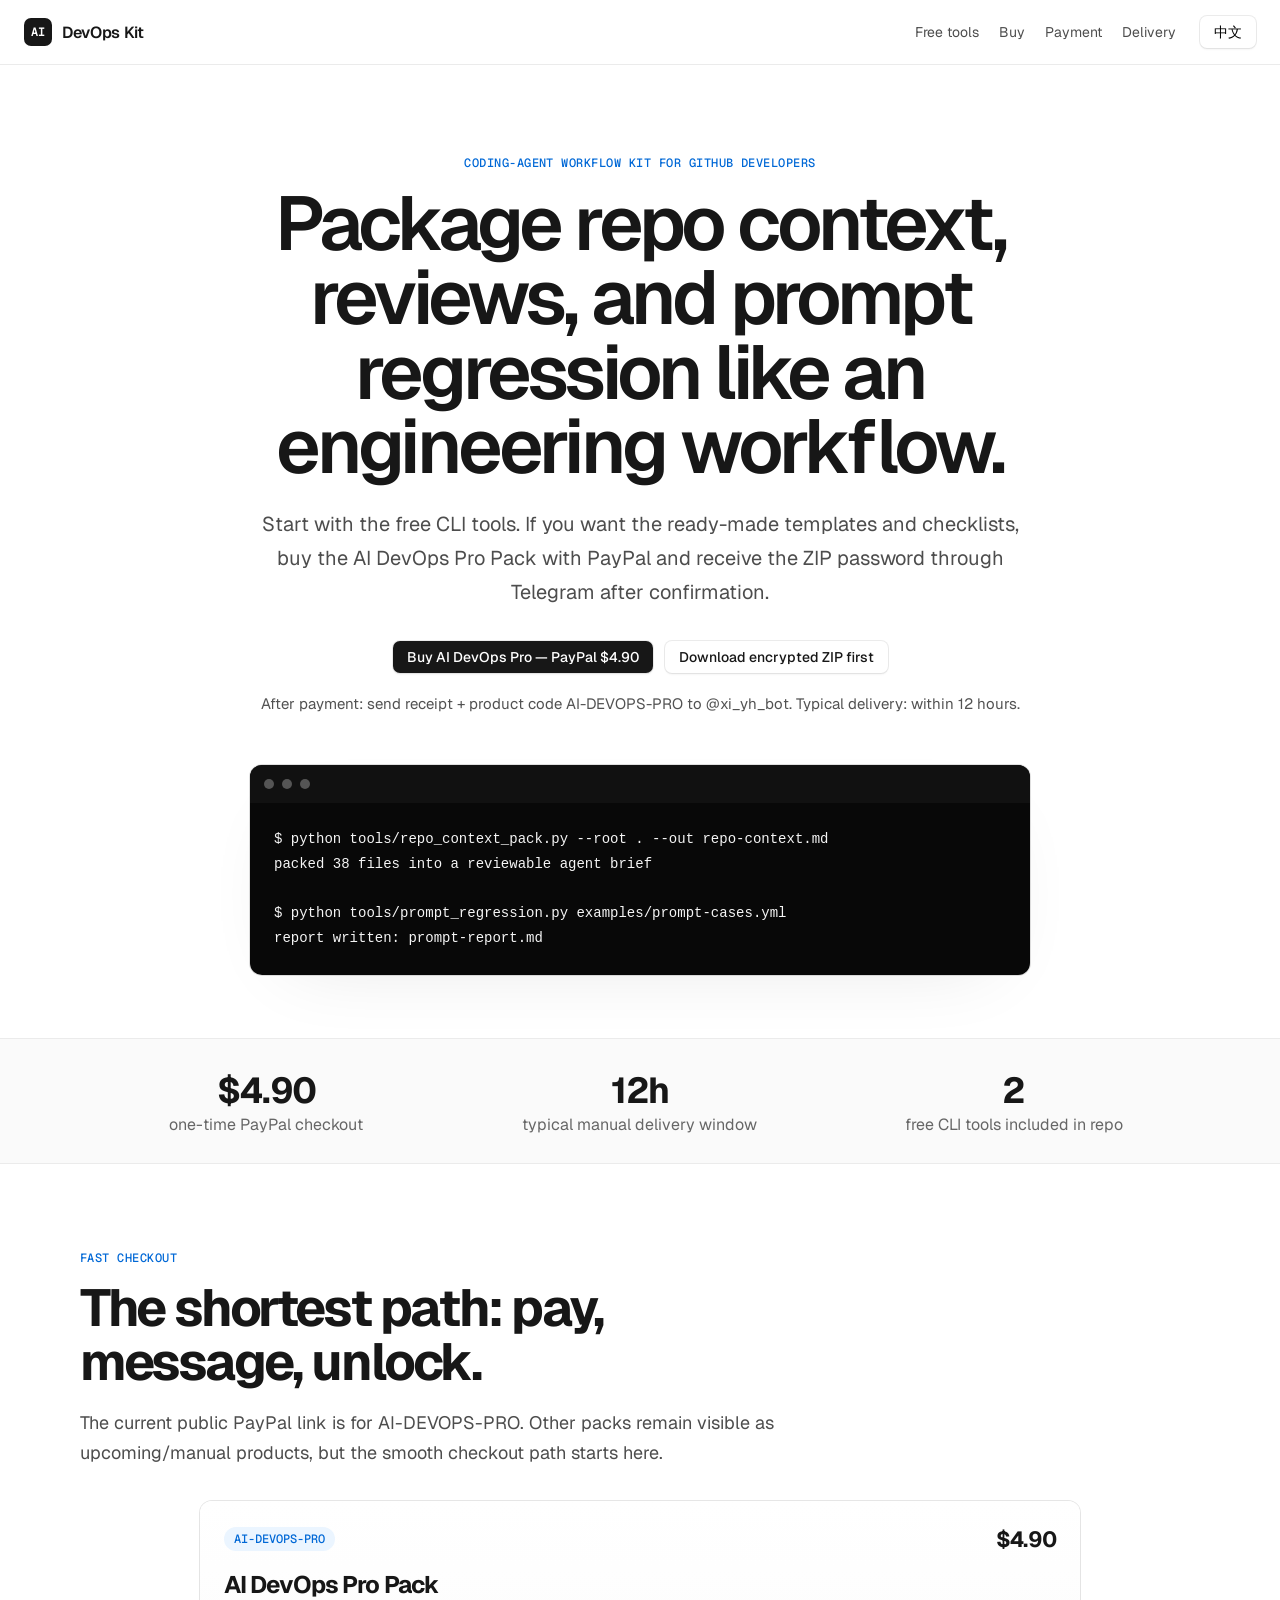
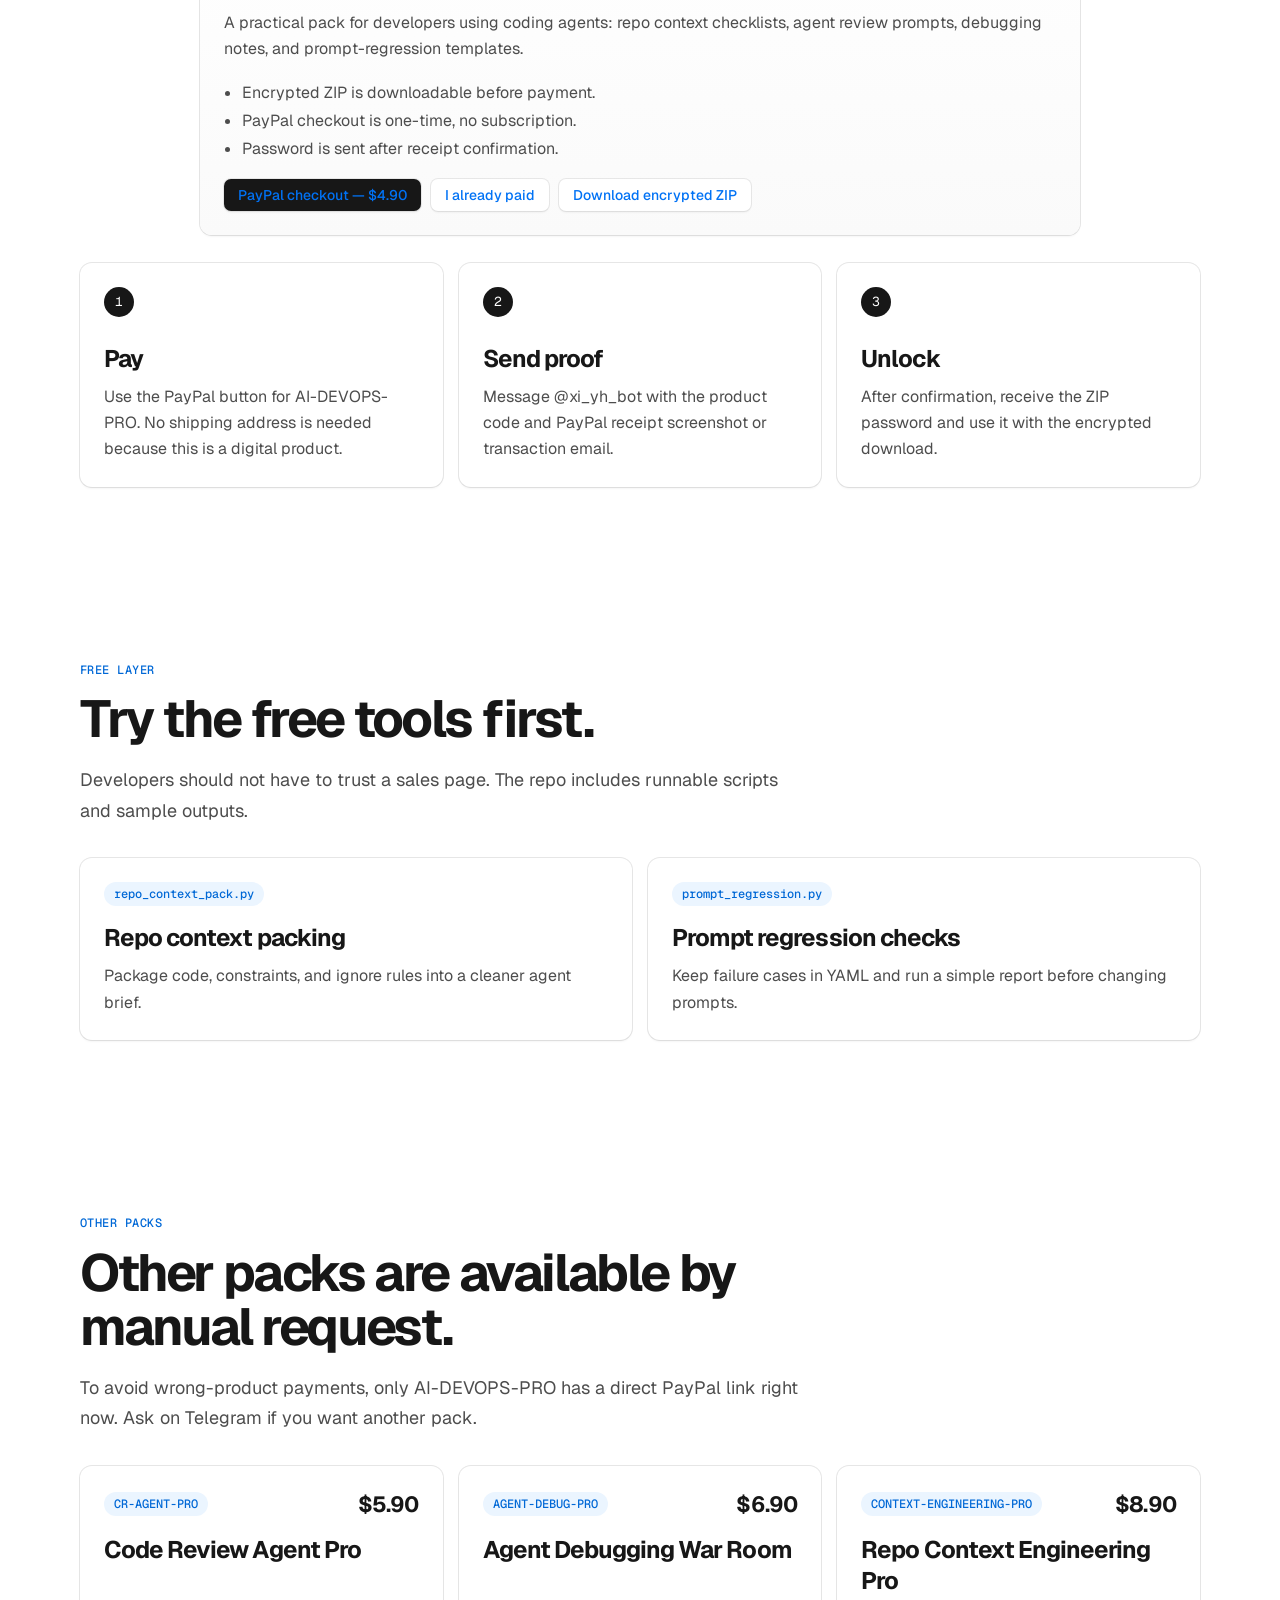
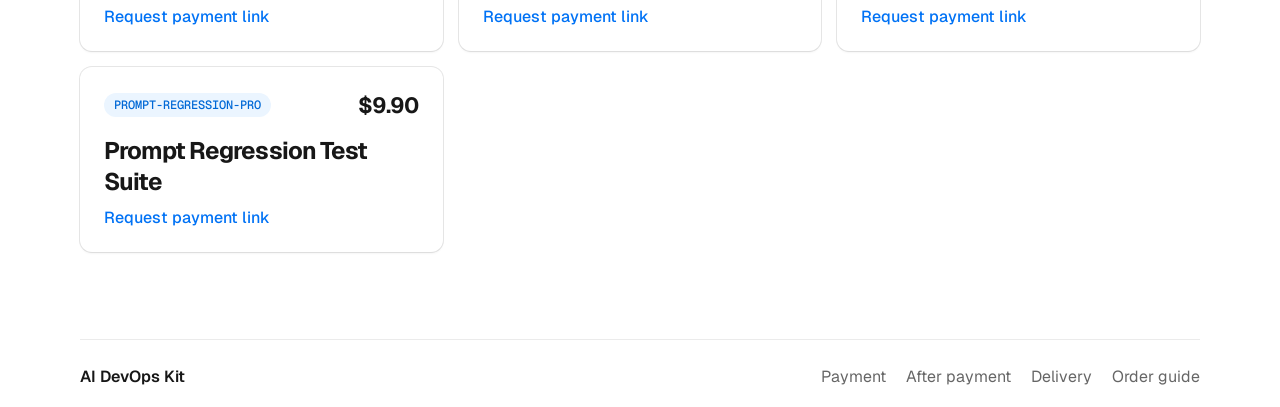
==== commit 5f1ea6d0: "Streamline PayPal checkout flow" ====
--- a/index.html
+++ b/index.html
@@ -4,7 +4,7 @@
   <meta charset="utf-8" />
   <meta name="viewport" content="width=device-width, initial-scale=1" />
   <title>AI DevOps Kit | Coding agent workflow packs</title>
-  <meta name="description" content="Bilingual GitHub storefront for AI DevOps Kit: free tools and paid packs for coding agent workflows." />
+  <meta name="description" content="Free coding-agent tools and a paid AI DevOps Pro Pack with PayPal checkout and manual delivery." />
   <link rel="preconnect" href="https://fonts.googleapis.com">
   <link rel="preconnect" href="https://fonts.gstatic.com" crossorigin>
   <link href="https://fonts.googleapis.com/css2?family=Geist:wght@300;400;500;600&family=Geist+Mono:wght@400;500&display=swap" rel="stylesheet">
@@ -14,24 +14,24 @@
   <header class="topbar">
     <a class="brand" href="#top" aria-label="AI DevOps Kit home"><span class="mark">AI</span><span>DevOps Kit</span></a>
     <nav class="nav">
-      <a href="#free" data-i18n="nav_free">免费工具</a>
-      <a href="#products" data-i18n="nav_products">付费产品</a>
-      <a href="#github" data-i18n="nav_github">GitHub 运营</a>
+      <a href="#free" data-i18n="nav_free">Free tools</a>
+      <a href="#buy" data-i18n="nav_buy">Buy</a>
       <a href="payment.html" data-i18n="nav_payment">Payment</a>
-      <a href="contact.html" data-i18n="nav_delivery">交付</a>
+      <a href="contact.html" data-i18n="nav_delivery">Delivery</a>
     </nav>
     <button class="lang-toggle" id="langToggle" type="button" aria-label="Switch language">中文</button>
   </header>
 
   <main id="top">
     <section class="hero wrap">
-      <p class="eyebrow" data-i18n="eyebrow">给 GitHub 开发者的 coding agent 工具包</p>
-      <h1 data-i18n="hero_title">别把整个仓库乱塞给 AI。把上下文、审查和回归测试做成工程流程。</h1>
-      <p class="hero-copy" data-i18n="hero_copy">这里有可运行的免费脚本，也有给资深开发者的付费包。它们不卖玄学，卖的是更少的误改、更快的审查、更稳的 agent 工作流。</p>
+      <p class="eyebrow" data-i18n="eyebrow">Coding-agent workflow kit for GitHub developers</p>
+      <h1 data-i18n="hero_title">Package repo context, reviews, and prompt regression like an engineering workflow.</h1>
+      <p class="hero-copy" data-i18n="hero_copy">Start with the free CLI tools. If you want the ready-made templates and checklists, buy the AI DevOps Pro Pack with PayPal and receive the ZIP password through Telegram after confirmation.</p>
       <div class="hero-actions">
-        <a class="button primary" href="#products" data-i18n="cta_products">看付费产品</a>
-        <a class="button ghost" href="https://github.com/duicyan66-sudo/earn100-digital-products" data-i18n="cta_github">打开 GitHub 仓库</a>
+        <a class="button primary" href="https://www.paypal.com/ncp/payment/QXZK7CPVEXCHL" data-i18n="cta_pay">Buy AI DevOps Pro — PayPal $4.90</a>
+        <a class="button ghost" href="downloads/AI-DEVOPS-PRO_paid_encrypted.zip" data-i18n="cta_zip">Download encrypted ZIP first</a>
       </div>
+      <p class="microcopy" data-i18n="hero_micro">After payment: send receipt + product code <code>AI-DEVOPS-PRO</code> to <a href="https://t.me/xi_yh_bot">@xi_yh_bot</a>. Typical delivery: within 12 hours.</p>
       <div class="terminal-card" aria-label="example terminal">
         <div class="terminal-head"><span></span><span></span><span></span></div>
         <pre><code>$ python tools/repo_context_pack.py --root . --out repo-context.md
@@ -44,104 +44,74 @@
 
     <section class="strip">
       <div class="wrap stats">
-        <div><strong>5</strong><span data-i18n="stat_paid">个付费包</span></div>
-        <div><strong>2</strong><span data-i18n="stat_tools">个免费 CLI 工具</span></div>
-        <div><strong>¥29.9+</strong><span data-i18n="stat_price">低价起步，先跑通销售</span></div>
+        <div><strong>$4.90</strong><span data-i18n="stat_price">one-time PayPal checkout</span></div>
+        <div><strong>12h</strong><span data-i18n="stat_delivery">typical manual delivery window</span></div>
+        <div><strong>2</strong><span data-i18n="stat_tools">free CLI tools included in repo</span></div>
+      </div>
+    </section>
+
+    <section id="buy" class="wrap section">
+      <div class="section-head">
+        <p class="eyebrow" data-i18n="buy_label">fast checkout</p>
+        <h2 data-i18n="buy_title">The shortest path: pay, message, unlock.</h2>
+        <p data-i18n="buy_copy">The current public PayPal link is for AI-DEVOPS-PRO. Other packs remain visible as upcoming/manual products, but the smooth checkout path starts here.</p>
+      </div>
+
+      <article class="product-card featured checkout-card">
+        <div class="product-top"><span class="pill">AI-DEVOPS-PRO</span><strong>$4.90</strong></div>
+        <h3>AI DevOps Pro Pack</h3>
+        <p data-i18n="p1">A practical pack for developers using coding agents: repo context checklists, agent review prompts, debugging notes, and prompt-regression templates.</p>
+        <ul class="clean-list">
+          <li data-i18n="includes1">Encrypted ZIP is downloadable before payment.</li>
+          <li data-i18n="includes2">PayPal checkout is one-time, no subscription.</li>
+          <li data-i18n="includes3">Password is sent after receipt confirmation.</li>
+        </ul>
+        <div class="product-actions">
+          <a class="button primary" href="https://www.paypal.com/ncp/payment/QXZK7CPVEXCHL" data-i18n="buy_paypal">PayPal checkout — $4.90</a>
+          <a class="button ghost" href="payment-success.html" data-i18n="after_pay">I already paid</a>
+          <a class="button ghost" href="downloads/AI-DEVOPS-PRO_paid_encrypted.zip" data-i18n="download_zip">Download encrypted ZIP</a>
+        </div>
+      </article>
+
+      <div class="grid three step-grid" aria-label="checkout steps">
+        <article class="card"><span class="step">1</span><h3 data-i18n="step1_title">Pay</h3><p data-i18n="step1_copy">Use the PayPal button for AI-DEVOPS-PRO. No shipping address is needed because this is a digital product.</p></article>
+        <article class="card"><span class="step">2</span><h3 data-i18n="step2_title">Send proof</h3><p data-i18n="step2_copy">Message @xi_yh_bot with the product code and PayPal receipt screenshot or transaction email.</p></article>
+        <article class="card"><span class="step">3</span><h3 data-i18n="step3_title">Unlock</h3><p data-i18n="step3_copy">After confirmation, receive the ZIP password and use it with the encrypted download.</p></article>
       </div>
     </section>
 
     <section id="free" class="wrap section">
       <div class="section-head">
         <p class="eyebrow" data-i18n="free_label">free layer</p>
-        <h2 data-i18n="free_title">先给 GitHub 用户一点真东西。</h2>
-        <p data-i18n="free_copy">免费层必须能运行。否则开发者不会信后面的付费包。</p>
+        <h2 data-i18n="free_title">Try the free tools first.</h2>
+        <p data-i18n="free_copy">Developers should not have to trust a sales page. The repo includes runnable scripts and sample outputs.</p>
       </div>
       <div class="grid two">
-        <article class="card">
-          <span class="pill">repo_context_pack.py</span>
-          <h3 data-i18n="free_card1_title">仓库上下文打包</h3>
-          <p data-i18n="free_card1_copy">把代码、约束和忽略规则整理成 agent 更容易读的 brief，减少“看错文件”的概率。</p>
-        </article>
-        <article class="card">
-          <span class="pill">prompt_regression.py</span>
-          <h3 data-i18n="free_card2_title">提示词回归检查</h3>
-          <p data-i18n="free_card2_copy">用 YAML 维护失败用例，改 prompt 前后都能跑一遍，不靠感觉判断变好了没有。</p>
-        </article>
+        <article class="card"><span class="pill">repo_context_pack.py</span><h3 data-i18n="free_card1_title">Repo context packing</h3><p data-i18n="free_card1_copy">Package code, constraints, and ignore rules into a cleaner agent brief.</p></article>
+        <article class="card"><span class="pill">prompt_regression.py</span><h3 data-i18n="free_card2_title">Prompt regression checks</h3><p data-i18n="free_card2_copy">Keep failure cases in YAML and run a simple report before changing prompts.</p></article>
       </div>
     </section>
 
-    <section id="products" class="wrap section">
+    <section class="wrap section">
       <div class="section-head">
-        <p class="eyebrow" data-i18n="products_label">paid packs</p>
-        <h2 data-i18n="products_title">面向 GitHub 用户和技术大牛的 5 个付费产品。</h2>
-        <p data-i18n="products_copy">产品故意做小。一个包解决一个工程化问题，买家拿到后当天能用。</p>
+        <p class="eyebrow" data-i18n="other_label">other packs</p>
+        <h2 data-i18n="other_title">Other packs are available by manual request.</h2>
+        <p data-i18n="other_copy">To avoid wrong-product payments, only AI-DEVOPS-PRO has a direct PayPal link right now. Ask on Telegram if you want another pack.</p>
       </div>
-      <div class="product-grid">
-        <article class="product-card featured">
-          <div class="product-top"><span class="pill">AI-DEVOPS-PRO</span><strong>$4.9 / ¥29.9</strong></div>
-          <h3>AI DevOps Pro Pack</h3>
-          <p data-i18n="p1">给日常使用 coding agent 的开发者：整理仓库上下文、审查输出、做提示词回归。</p>
-          <div class="product-actions"><a class="pay-link" href="https://www.paypal.com/ncp/payment/QXZK7CPVEXCHL">PayPal $4.90</a><a href="downloads/AI-DEVOPS-PRO_paid_encrypted.zip" data-i18n="download_zip">下载加密包</a></div>
-        </article>
-        <article class="product-card">
-          <div class="product-top"><span class="pill">CR-AGENT-PRO</span><strong>$5.9 / ¥39.9</strong></div>
-          <h3>Code Review Agent Pro</h3>
-          <p data-i18n="p2">给资深工程师的代码审查包：不看“像不像对”，只追风险、边界和可回滚性。</p>
-          <a href="downloads/CR-AGENT-PRO_paid_encrypted.zip" data-i18n="download_zip">下载加密包</a>
-        </article>
-        <article class="product-card">
-          <div class="product-top"><span class="pill">AGENT-DEBUG-PRO</span><strong>$6.9 / ¥49.9</strong></div>
-          <h3>Agent Debugging War Room</h3>
-          <p data-i18n="p3">给会折腾 agent 的技术用户：定位跑偏、循环、误改、测试假绿和上下文污染。</p>
-          <a href="downloads/AGENT-DEBUG-PRO_paid_encrypted.zip" data-i18n="download_zip">下载加密包</a>
-        </article>
-        <article class="product-card">
-          <div class="product-top"><span class="pill">CONTEXT-ENGINEERING-PRO</span><strong>$8.9 / ¥59.9</strong></div>
-          <h3>Repo Context Engineering Pro</h3>
-          <p data-i18n="p4">给真正关心上下文质量的人：把仓库、约束、任务和验证路径打包给 agent。</p>
-          <a href="downloads/CONTEXT-ENGINEERING-PRO_paid_encrypted.zip" data-i18n="download_zip">下载加密包</a>
-        </article>
-        <article class="product-card">
-          <div class="product-top"><span class="pill">PROMPT-REGRESSION-PRO</span><strong>$9.9 / ¥69.9</strong></div>
-          <h3>Prompt Regression Test Suite</h3>
-          <p data-i18n="p5">给写提示词和 agent workflow 的人：别凭感觉改 prompt，用用例和检查表卡住退化。</p>
-          <a href="downloads/PROMPT-REGRESSION-PRO_paid_encrypted.zip" data-i18n="download_zip">下载加密包</a>
-        </article>
+      <div class="product-grid small-products">
+        <article class="product-card"><div class="product-top"><span class="pill">CR-AGENT-PRO</span><strong>$5.90</strong></div><h3>Code Review Agent Pro</h3><a href="https://t.me/xi_yh_bot">Request payment link</a></article>
+        <article class="product-card"><div class="product-top"><span class="pill">AGENT-DEBUG-PRO</span><strong>$6.90</strong></div><h3>Agent Debugging War Room</h3><a href="https://t.me/xi_yh_bot">Request payment link</a></article>
+        <article class="product-card"><div class="product-top"><span class="pill">CONTEXT-ENGINEERING-PRO</span><strong>$8.90</strong></div><h3>Repo Context Engineering Pro</h3><a href="https://t.me/xi_yh_bot">Request payment link</a></article>
+        <article class="product-card"><div class="product-top"><span class="pill">PROMPT-REGRESSION-PRO</span><strong>$9.90</strong></div><h3>Prompt Regression Test Suite</h3><a href="https://t.me/xi_yh_bot">Request payment link</a></article>
       </div>
-    </section>
-
-    <section id="github" class="wrap section">
-      <div class="section-head">
-        <p class="eyebrow" data-i18n="github_label">GitHub native marketing</p>
-        <h2 data-i18n="github_title">宣传也放在 GitHub 里做。</h2>
-        <p data-i18n="github_copy">README 负责解释价值，Issues 负责收集需求，docs 负责承接搜索，release notes 负责让仓库看起来像一个在维护的项目。</p>
-      </div>
-      <div class="grid three">
-        <article class="card"><h3 data-i18n="gh1_title">README 当落地页</h3><p data-i18n="gh1_copy">第一页就说清楚免费工具、付费包、价格和交付方式。</p></article>
-        <article class="card"><h3 data-i18n="gh2_title">Issue 模板当需求入口</h3><p data-i18n="gh2_copy">让用户提交“想要什么包”和“agent 卡在哪里”。这比硬广自然。</p></article>
-        <article class="card"><h3 data-i18n="gh3_title">docs 做长尾搜索</h3><p data-i18n="gh3_copy">围绕 repo context、agent debugging、prompt regression 写短文，吸引真正懂的人。</p></article>
-      </div>
-    </section>
-
-    <section class="wrap section buy">
-      <div>
-        <p class="eyebrow" data-i18n="buy_label">delivery</p>
-        <h2 data-i18n="buy_title">购买方式很简单，但不假装全自动。</h2>
-        <p data-i18n="buy_copy">GitHub Pages is static, so checkout is manual for now. Download the encrypted ZIP, then message @xi_yh_bot with the product code. International buyers can pay for AI-DEVOPS-PRO with PayPal now. For other packs, message @xi_yh_bot; China buyers can use the QR code if supported.</p>
-        <a class="button primary" href="https://t.me/xi_yh_bot">@xi_yh_bot</a>
-      </div>
-      <figure class="payment-card">
-        <img src="assets/payment-qr.jpg" alt="Payment QR code" />
-        <figcaption data-i18n="payment_caption">QR for China. International buyers: message Telegram first.</figcaption>
-      </figure>
     </section>
   </main>
 
   <footer class="footer wrap">
     <span>AI DevOps Kit</span>
-    <a href="pro-preview/README.md" data-i18n="footer_preview">付费包预览</a>
     <a href="payment.html" data-i18n="footer_payment">Payment</a>
-    <a href="contact.html" data-i18n="footer_contact">交付说明</a>
+    <a href="payment-success.html" data-i18n="footer_success">After payment</a>
+    <a href="contact.html" data-i18n="footer_contact">Delivery</a>
     <a href="docs/order-guide.md">Order guide</a>
   </footer>
 
--- a/style.css
+++ b/style.css
@@ -3,3 +3,7 @@
 .product-actions{display:flex;gap:10px;flex-wrap:wrap;align-items:center}
 .pay-link{display:inline-flex;align-items:center;justify-content:center;border-radius:999px;background:#0f172a;color:#fff!important;padding:10px 14px;text-decoration:none;font-weight:600}
 .pay-link:hover{transform:translateY(-1px)}
+
+
+/* Checkout flow polish */
+.narrow{max-width:920px}.page-title{font-size:clamp(40px,6vw,68px);letter-spacing:-3px;line-height:1;margin:0 0 24px}.left{margin-left:0!important}.microcopy{margin:18px auto 0;color:#525252;font-size:15px;line-height:1.7}.microcopy code{font-family:"Geist Mono",monospace;background:#f5f5f5;padding:2px 5px;border-radius:5px}.checkout-card{max-width:880px;margin:0 auto 28px}.clean-list{padding-left:18px;color:#4d4d4d;line-height:1.75}.step-grid{margin-top:24px}.step{display:inline-grid;place-items:center;width:30px;height:30px;border-radius:999px;background:#171717;color:#fff;font-family:"Geist Mono",monospace;font-size:13px;margin-bottom:10px}.small-products .product-card{min-height:170px}.success-card pre{white-space:pre-wrap}@media(max-width:760px){.nav{display:none}.hero-actions,.product-actions{align-items:stretch}.button,.pay-link{width:100%;justify-content:center}.product-top{gap:8px}}
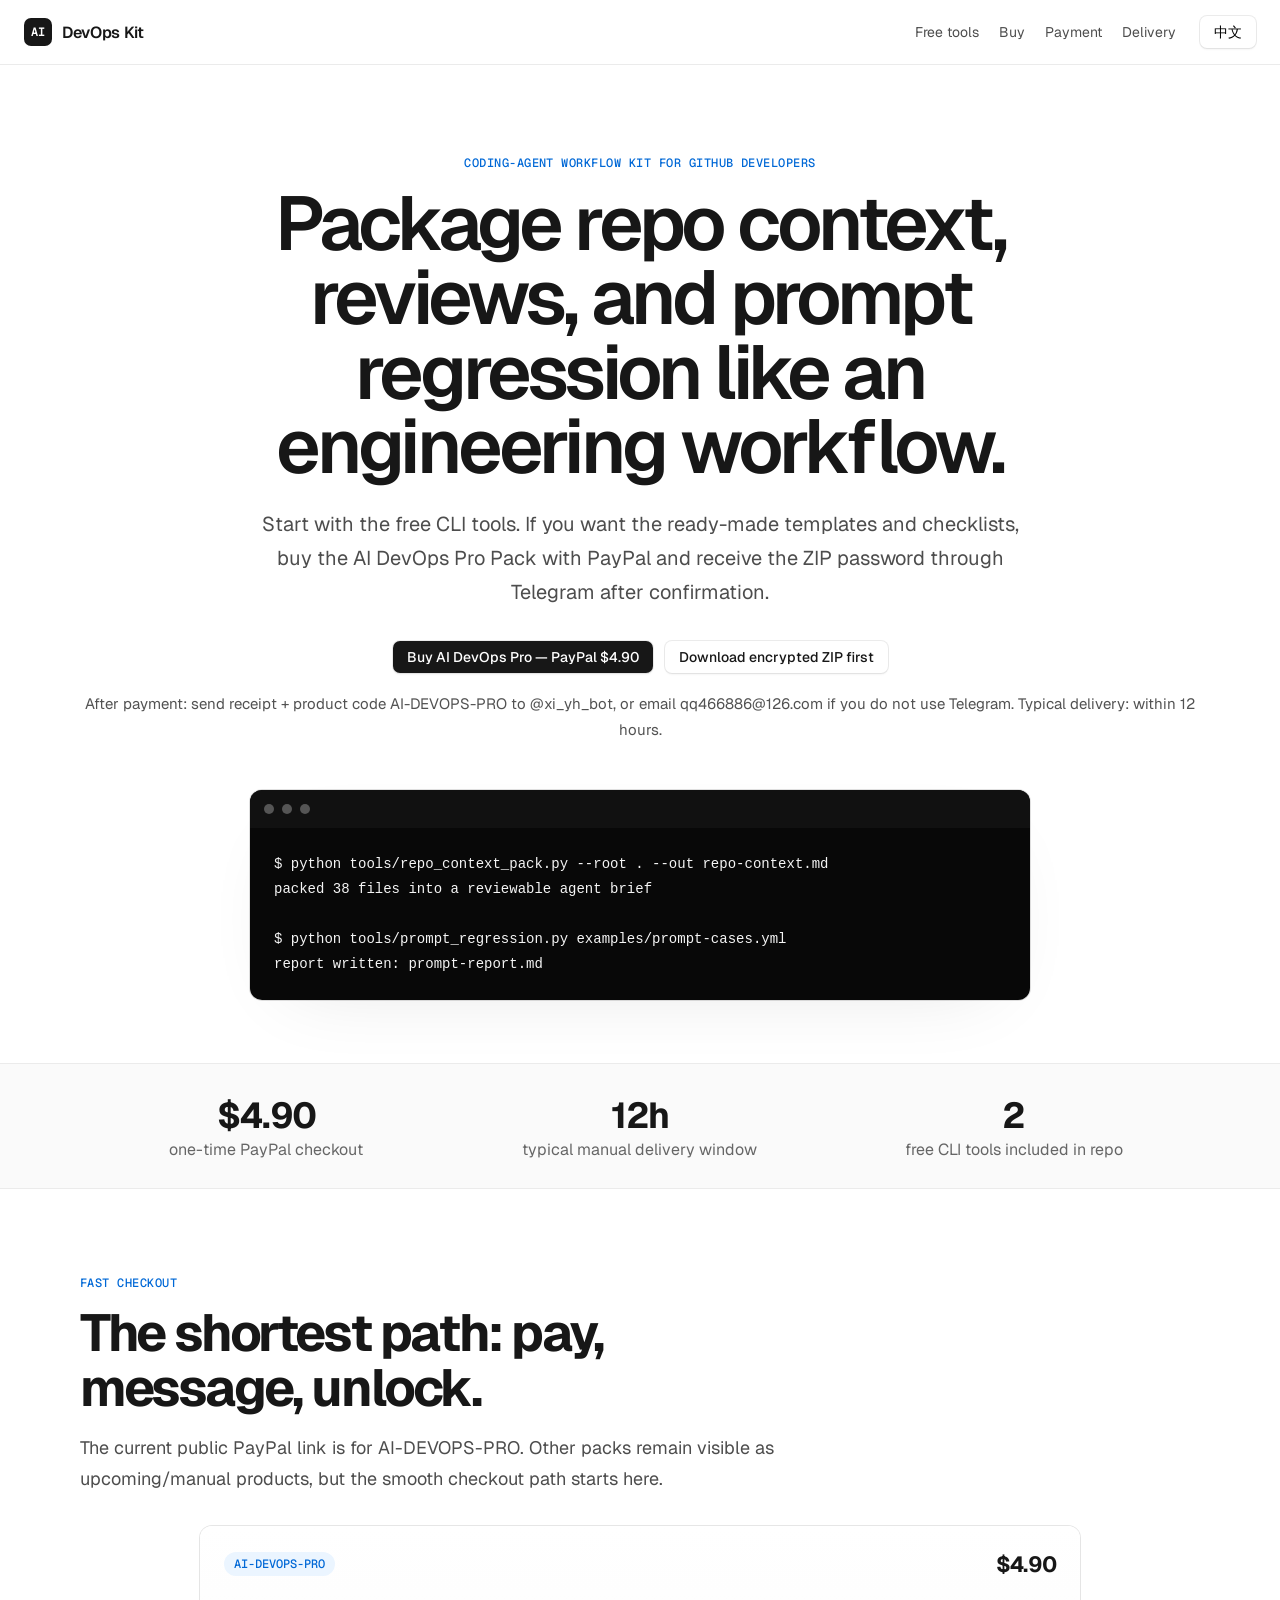
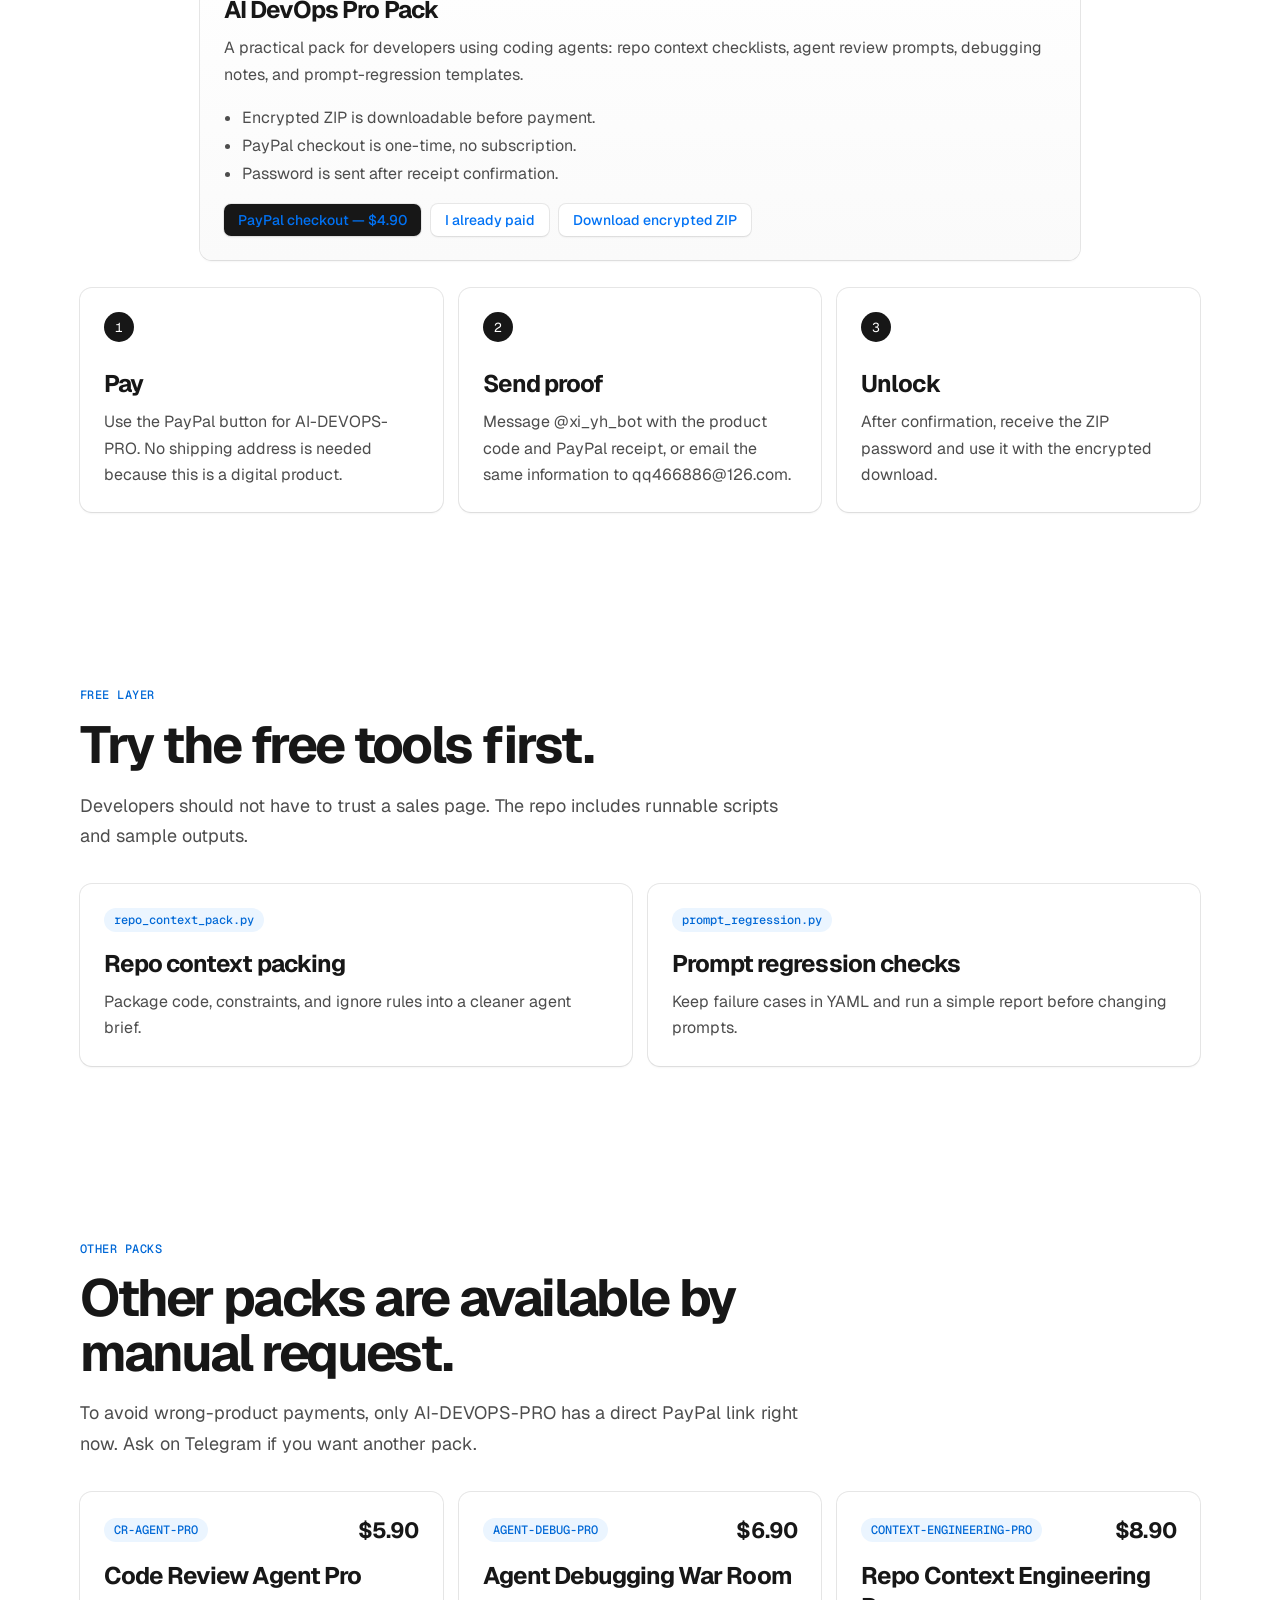
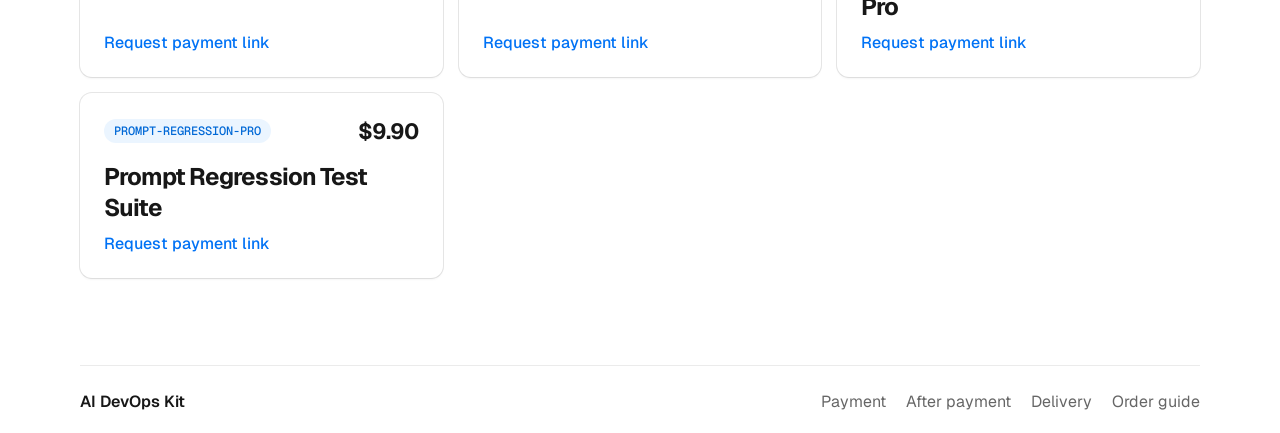
==== commit 6e58b2e1: "Add email fallback for delivery" ====
--- a/index.html
+++ b/index.html
@@ -31,7 +31,7 @@
         <a class="button primary" href="https://www.paypal.com/ncp/payment/QXZK7CPVEXCHL" data-i18n="cta_pay">Buy AI DevOps Pro — PayPal $4.90</a>
         <a class="button ghost" href="downloads/AI-DEVOPS-PRO_paid_encrypted.zip" data-i18n="cta_zip">Download encrypted ZIP first</a>
       </div>
-      <p class="microcopy" data-i18n="hero_micro">After payment: send receipt + product code <code>AI-DEVOPS-PRO</code> to <a href="https://t.me/xi_yh_bot">@xi_yh_bot</a>. Typical delivery: within 12 hours.</p>
+      <p class="microcopy" data-i18n="hero_micro">After payment: send receipt + product code <code>AI-DEVOPS-PRO</code> to <a href="https://t.me/xi_yh_bot">@xi_yh_bot</a>, or email <a href="mailto:qq466886@126.com">qq466886@126.com</a> if you do not use Telegram. Typical delivery: within 12 hours.</p>
       <div class="terminal-card" aria-label="example terminal">
         <div class="terminal-head"><span></span><span></span><span></span></div>
         <pre><code>$ python tools/repo_context_pack.py --root . --out repo-context.md
@@ -75,7 +75,7 @@
 
       <div class="grid three step-grid" aria-label="checkout steps">
         <article class="card"><span class="step">1</span><h3 data-i18n="step1_title">Pay</h3><p data-i18n="step1_copy">Use the PayPal button for AI-DEVOPS-PRO. No shipping address is needed because this is a digital product.</p></article>
-        <article class="card"><span class="step">2</span><h3 data-i18n="step2_title">Send proof</h3><p data-i18n="step2_copy">Message @xi_yh_bot with the product code and PayPal receipt screenshot or transaction email.</p></article>
+        <article class="card"><span class="step">2</span><h3 data-i18n="step2_title">Send proof</h3><p data-i18n="step2_copy">Message @xi_yh_bot with the product code and PayPal receipt, or email the same information to qq466886@126.com.</p></article>
         <article class="card"><span class="step">3</span><h3 data-i18n="step3_title">Unlock</h3><p data-i18n="step3_copy">After confirmation, receive the ZIP password and use it with the encrypted download.</p></article>
       </div>
     </section>
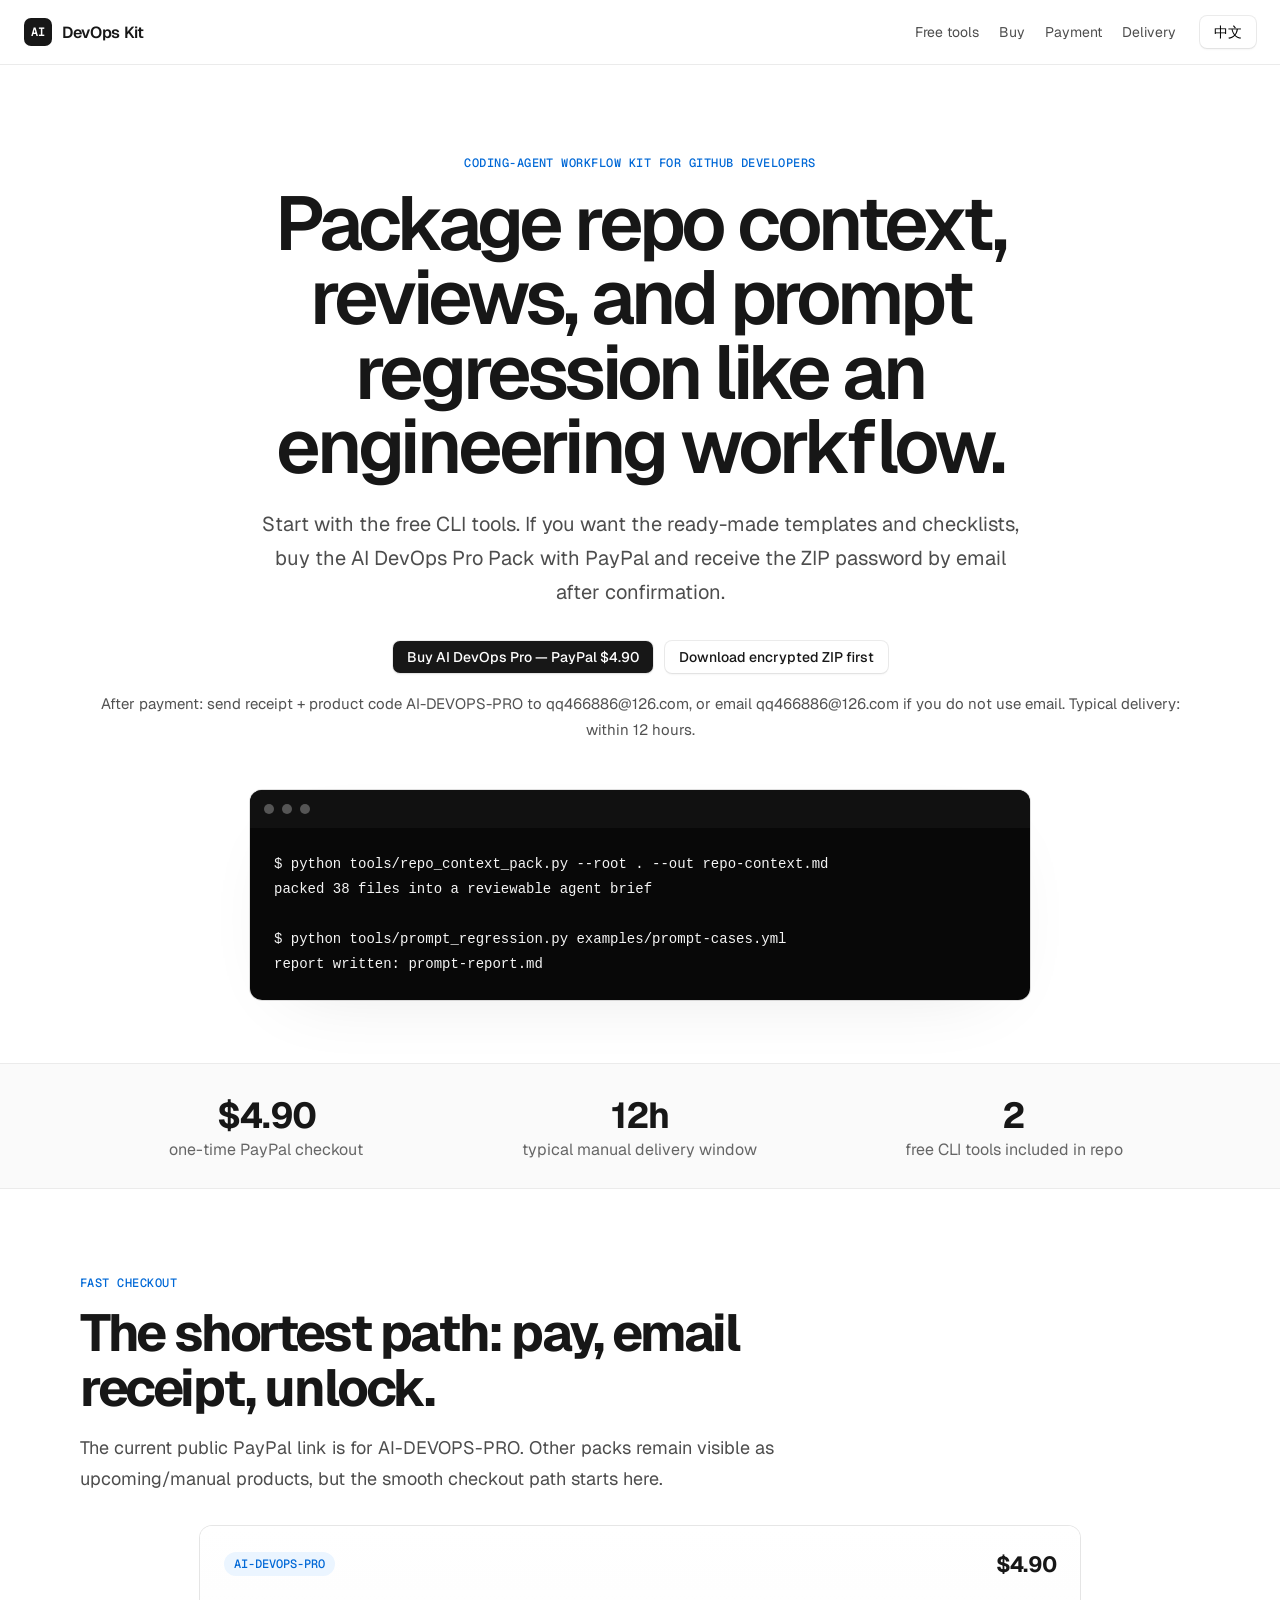
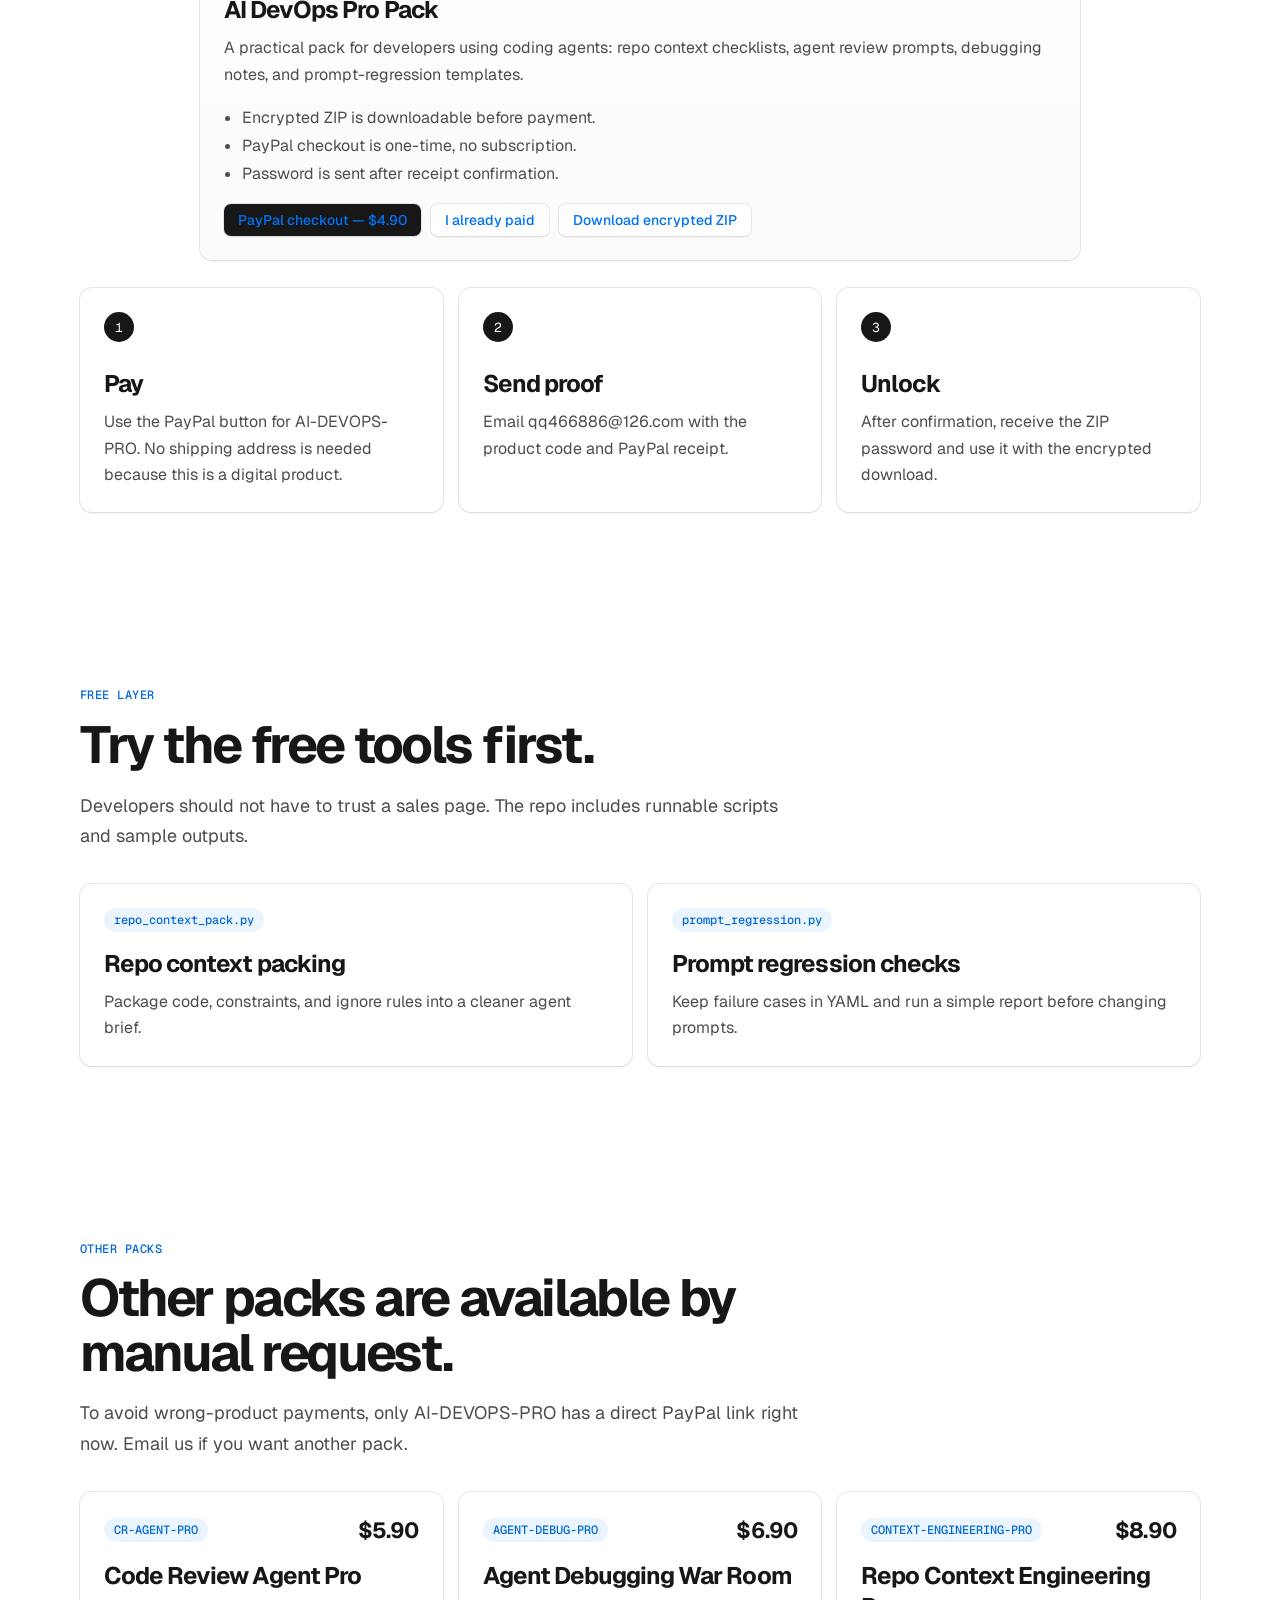
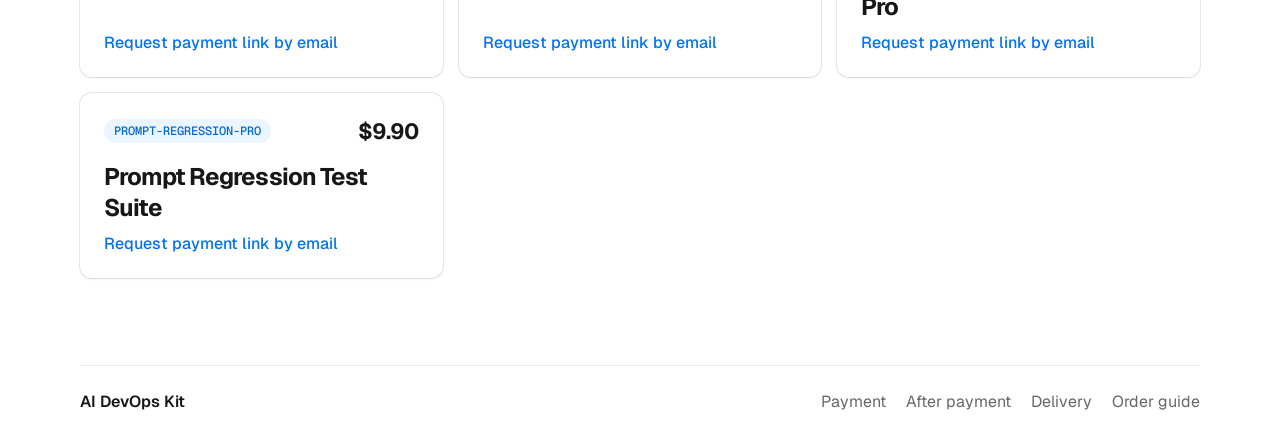
==== commit 225bdf6b: "Fix broken delivery contact path" ====
--- a/index.html
+++ b/index.html
@@ -26,12 +26,12 @@
     <section class="hero wrap">
       <p class="eyebrow" data-i18n="eyebrow">Coding-agent workflow kit for GitHub developers</p>
       <h1 data-i18n="hero_title">Package repo context, reviews, and prompt regression like an engineering workflow.</h1>
-      <p class="hero-copy" data-i18n="hero_copy">Start with the free CLI tools. If you want the ready-made templates and checklists, buy the AI DevOps Pro Pack with PayPal and receive the ZIP password through Telegram after confirmation.</p>
+      <p class="hero-copy" data-i18n="hero_copy">Start with the free CLI tools. If you want the ready-made templates and checklists, buy the AI DevOps Pro Pack with PayPal and receive the ZIP password by email after confirmation.</p>
       <div class="hero-actions">
         <a class="button primary" href="https://www.paypal.com/ncp/payment/QXZK7CPVEXCHL" data-i18n="cta_pay">Buy AI DevOps Pro — PayPal $4.90</a>
         <a class="button ghost" href="downloads/AI-DEVOPS-PRO_paid_encrypted.zip" data-i18n="cta_zip">Download encrypted ZIP first</a>
       </div>
-      <p class="microcopy" data-i18n="hero_micro">After payment: send receipt + product code <code>AI-DEVOPS-PRO</code> to <a href="https://t.me/xi_yh_bot">@xi_yh_bot</a>, or email <a href="mailto:qq466886@126.com">qq466886@126.com</a> if you do not use Telegram. Typical delivery: within 12 hours.</p>
+      <p class="microcopy" data-i18n="hero_micro">After payment: email receipt + product code <code>AI-DEVOPS-PRO</code> to <a href="mailto:qq466886@126.com">qq466886@126.com</a>. Typical delivery: within 12 hours.</p>
       <div class="terminal-card" aria-label="example terminal">
         <div class="terminal-head"><span></span><span></span><span></span></div>
         <pre><code>$ python tools/repo_context_pack.py --root . --out repo-context.md
@@ -53,7 +53,7 @@
     <section id="buy" class="wrap section">
       <div class="section-head">
         <p class="eyebrow" data-i18n="buy_label">fast checkout</p>
-        <h2 data-i18n="buy_title">The shortest path: pay, message, unlock.</h2>
+        <h2 data-i18n="buy_title">The shortest path: pay, email receipt, unlock.</h2>
         <p data-i18n="buy_copy">The current public PayPal link is for AI-DEVOPS-PRO. Other packs remain visible as upcoming/manual products, but the smooth checkout path starts here.</p>
       </div>
 
@@ -75,7 +75,7 @@
 
       <div class="grid three step-grid" aria-label="checkout steps">
         <article class="card"><span class="step">1</span><h3 data-i18n="step1_title">Pay</h3><p data-i18n="step1_copy">Use the PayPal button for AI-DEVOPS-PRO. No shipping address is needed because this is a digital product.</p></article>
-        <article class="card"><span class="step">2</span><h3 data-i18n="step2_title">Send proof</h3><p data-i18n="step2_copy">Message @xi_yh_bot with the product code and PayPal receipt, or email the same information to qq466886@126.com.</p></article>
+        <article class="card"><span class="step">2</span><h3 data-i18n="step2_title">Send proof</h3><p data-i18n="step2_copy">Email qq466886@126.com with the product code and PayPal receipt.</p></article>
         <article class="card"><span class="step">3</span><h3 data-i18n="step3_title">Unlock</h3><p data-i18n="step3_copy">After confirmation, receive the ZIP password and use it with the encrypted download.</p></article>
       </div>
     </section>
@@ -96,13 +96,13 @@
       <div class="section-head">
         <p class="eyebrow" data-i18n="other_label">other packs</p>
         <h2 data-i18n="other_title">Other packs are available by manual request.</h2>
-        <p data-i18n="other_copy">To avoid wrong-product payments, only AI-DEVOPS-PRO has a direct PayPal link right now. Ask on Telegram if you want another pack.</p>
+        <p data-i18n="other_copy">To avoid wrong-product payments, only AI-DEVOPS-PRO has a direct PayPal link right now. Email us if you want another pack.</p>
       </div>
       <div class="product-grid small-products">
-        <article class="product-card"><div class="product-top"><span class="pill">CR-AGENT-PRO</span><strong>$5.90</strong></div><h3>Code Review Agent Pro</h3><a href="https://t.me/xi_yh_bot">Request payment link</a></article>
-        <article class="product-card"><div class="product-top"><span class="pill">AGENT-DEBUG-PRO</span><strong>$6.90</strong></div><h3>Agent Debugging War Room</h3><a href="https://t.me/xi_yh_bot">Request payment link</a></article>
-        <article class="product-card"><div class="product-top"><span class="pill">CONTEXT-ENGINEERING-PRO</span><strong>$8.90</strong></div><h3>Repo Context Engineering Pro</h3><a href="https://t.me/xi_yh_bot">Request payment link</a></article>
-        <article class="product-card"><div class="product-top"><span class="pill">PROMPT-REGRESSION-PRO</span><strong>$9.90</strong></div><h3>Prompt Regression Test Suite</h3><a href="https://t.me/xi_yh_bot">Request payment link</a></article>
+        <article class="product-card"><div class="product-top"><span class="pill">CR-AGENT-PRO</span><strong>$5.90</strong></div><h3>Code Review Agent Pro</h3><a href="mailto:qq466886@126.com?subject=Payment%20link%20request">Request payment link by email</a></article>
+        <article class="product-card"><div class="product-top"><span class="pill">AGENT-DEBUG-PRO</span><strong>$6.90</strong></div><h3>Agent Debugging War Room</h3><a href="mailto:qq466886@126.com?subject=Payment%20link%20request">Request payment link by email</a></article>
+        <article class="product-card"><div class="product-top"><span class="pill">CONTEXT-ENGINEERING-PRO</span><strong>$8.90</strong></div><h3>Repo Context Engineering Pro</h3><a href="mailto:qq466886@126.com?subject=Payment%20link%20request">Request payment link by email</a></article>
+        <article class="product-card"><div class="product-top"><span class="pill">PROMPT-REGRESSION-PRO</span><strong>$9.90</strong></div><h3>Prompt Regression Test Suite</h3><a href="mailto:qq466886@126.com?subject=Payment%20link%20request">Request payment link by email</a></article>
       </div>
     </section>
   </main>
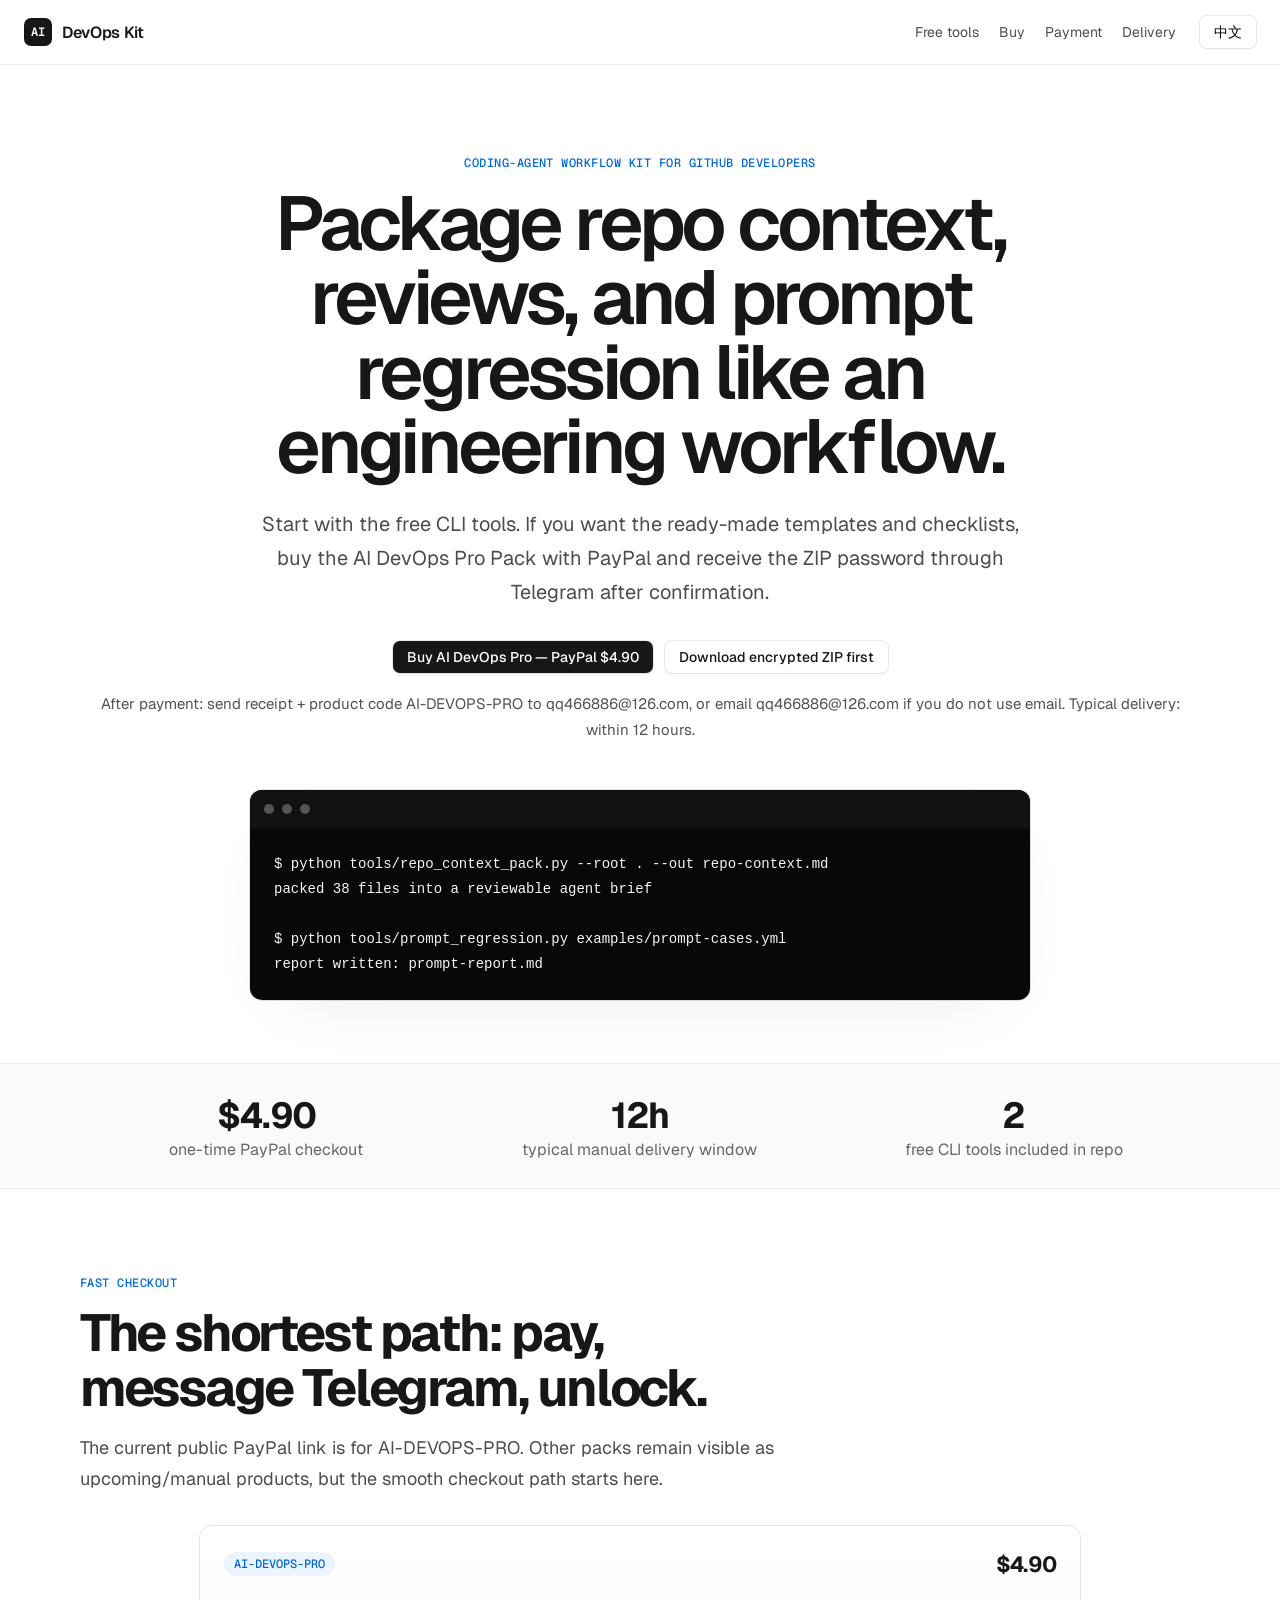
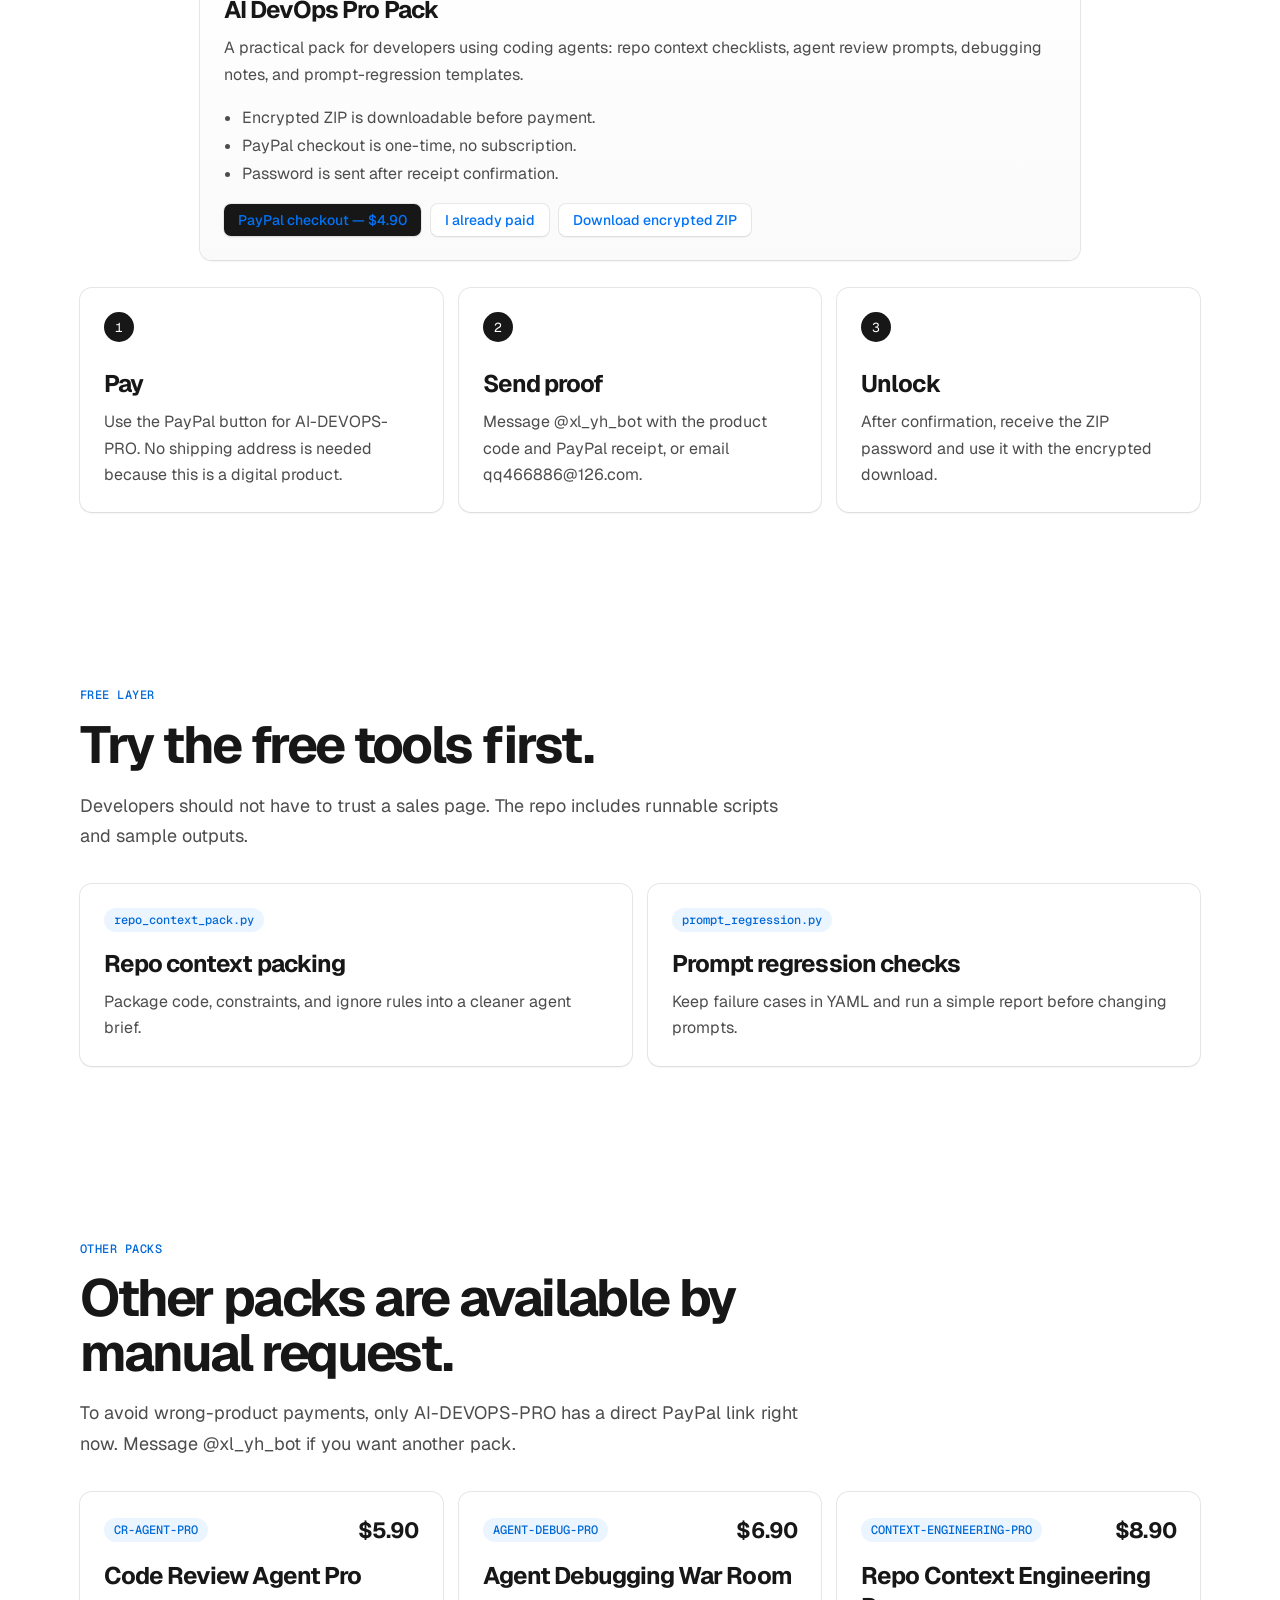
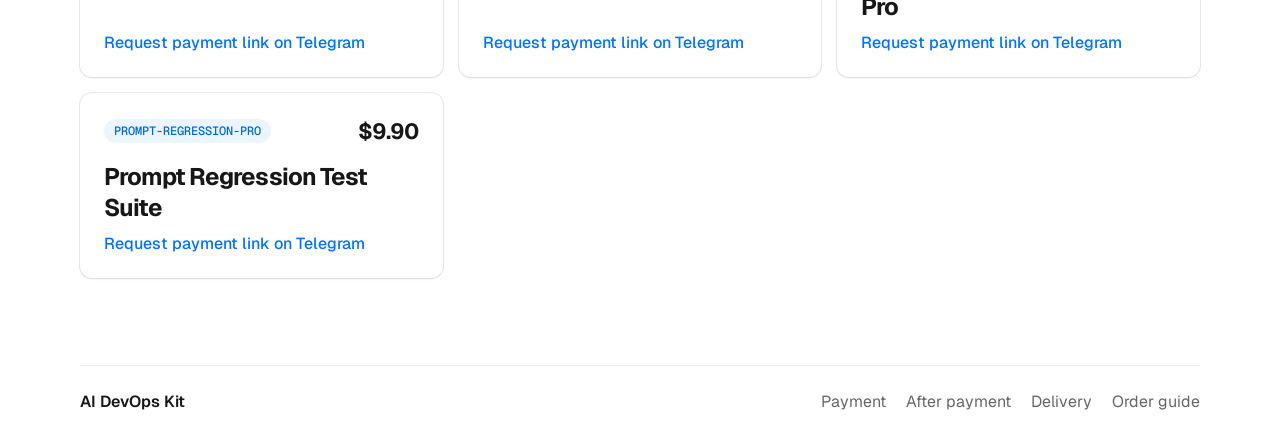
==== commit d79fcd05: "Restore Telegram delivery path" ====
--- a/index.html
+++ b/index.html
@@ -26,12 +26,12 @@
     <section class="hero wrap">
       <p class="eyebrow" data-i18n="eyebrow">Coding-agent workflow kit for GitHub developers</p>
       <h1 data-i18n="hero_title">Package repo context, reviews, and prompt regression like an engineering workflow.</h1>
-      <p class="hero-copy" data-i18n="hero_copy">Start with the free CLI tools. If you want the ready-made templates and checklists, buy the AI DevOps Pro Pack with PayPal and receive the ZIP password by email after confirmation.</p>
+      <p class="hero-copy" data-i18n="hero_copy">Start with the free CLI tools. If you want the ready-made templates and checklists, buy the AI DevOps Pro Pack with PayPal and receive the ZIP password through Telegram after confirmation.</p>
       <div class="hero-actions">
         <a class="button primary" href="https://www.paypal.com/ncp/payment/QXZK7CPVEXCHL" data-i18n="cta_pay">Buy AI DevOps Pro — PayPal $4.90</a>
         <a class="button ghost" href="downloads/AI-DEVOPS-PRO_paid_encrypted.zip" data-i18n="cta_zip">Download encrypted ZIP first</a>
       </div>
-      <p class="microcopy" data-i18n="hero_micro">After payment: email receipt + product code <code>AI-DEVOPS-PRO</code> to <a href="mailto:qq466886@126.com">qq466886@126.com</a>. Typical delivery: within 12 hours.</p>
+      <p class="microcopy" data-i18n="hero_micro">After payment: send receipt + product code <code>AI-DEVOPS-PRO</code> to <a href="https://t.me/xl_yh_bot">@xl_yh_bot</a>. No Telegram? Email <a href="mailto:qq466886@126.com">qq466886@126.com</a>. Typical delivery: within 12 hours.</p>
       <div class="terminal-card" aria-label="example terminal">
         <div class="terminal-head"><span></span><span></span><span></span></div>
         <pre><code>$ python tools/repo_context_pack.py --root . --out repo-context.md
@@ -53,7 +53,7 @@
     <section id="buy" class="wrap section">
       <div class="section-head">
         <p class="eyebrow" data-i18n="buy_label">fast checkout</p>
-        <h2 data-i18n="buy_title">The shortest path: pay, email receipt, unlock.</h2>
+        <h2 data-i18n="buy_title">The shortest path: pay, message Telegram, unlock.</h2>
         <p data-i18n="buy_copy">The current public PayPal link is for AI-DEVOPS-PRO. Other packs remain visible as upcoming/manual products, but the smooth checkout path starts here.</p>
       </div>
 
@@ -75,7 +75,7 @@
 
       <div class="grid three step-grid" aria-label="checkout steps">
         <article class="card"><span class="step">1</span><h3 data-i18n="step1_title">Pay</h3><p data-i18n="step1_copy">Use the PayPal button for AI-DEVOPS-PRO. No shipping address is needed because this is a digital product.</p></article>
-        <article class="card"><span class="step">2</span><h3 data-i18n="step2_title">Send proof</h3><p data-i18n="step2_copy">Email qq466886@126.com with the product code and PayPal receipt.</p></article>
+        <article class="card"><span class="step">2</span><h3 data-i18n="step2_title">Send proof</h3><p data-i18n="step2_copy">Message @xl_yh_bot with the product code and PayPal receipt, or email qq466886@126.com.</p></article>
         <article class="card"><span class="step">3</span><h3 data-i18n="step3_title">Unlock</h3><p data-i18n="step3_copy">After confirmation, receive the ZIP password and use it with the encrypted download.</p></article>
       </div>
     </section>
@@ -96,13 +96,13 @@
       <div class="section-head">
         <p class="eyebrow" data-i18n="other_label">other packs</p>
         <h2 data-i18n="other_title">Other packs are available by manual request.</h2>
-        <p data-i18n="other_copy">To avoid wrong-product payments, only AI-DEVOPS-PRO has a direct PayPal link right now. Email us if you want another pack.</p>
+        <p data-i18n="other_copy">To avoid wrong-product payments, only AI-DEVOPS-PRO has a direct PayPal link right now. Message @xl_yh_bot if you want another pack.</p>
       </div>
       <div class="product-grid small-products">
-        <article class="product-card"><div class="product-top"><span class="pill">CR-AGENT-PRO</span><strong>$5.90</strong></div><h3>Code Review Agent Pro</h3><a href="mailto:qq466886@126.com?subject=Payment%20link%20request">Request payment link by email</a></article>
-        <article class="product-card"><div class="product-top"><span class="pill">AGENT-DEBUG-PRO</span><strong>$6.90</strong></div><h3>Agent Debugging War Room</h3><a href="mailto:qq466886@126.com?subject=Payment%20link%20request">Request payment link by email</a></article>
-        <article class="product-card"><div class="product-top"><span class="pill">CONTEXT-ENGINEERING-PRO</span><strong>$8.90</strong></div><h3>Repo Context Engineering Pro</h3><a href="mailto:qq466886@126.com?subject=Payment%20link%20request">Request payment link by email</a></article>
-        <article class="product-card"><div class="product-top"><span class="pill">PROMPT-REGRESSION-PRO</span><strong>$9.90</strong></div><h3>Prompt Regression Test Suite</h3><a href="mailto:qq466886@126.com?subject=Payment%20link%20request">Request payment link by email</a></article>
+        <article class="product-card"><div class="product-top"><span class="pill">CR-AGENT-PRO</span><strong>$5.90</strong></div><h3>Code Review Agent Pro</h3><a href="https://t.me/xl_yh_bot">Request payment link on Telegram</a></article>
+        <article class="product-card"><div class="product-top"><span class="pill">AGENT-DEBUG-PRO</span><strong>$6.90</strong></div><h3>Agent Debugging War Room</h3><a href="https://t.me/xl_yh_bot">Request payment link on Telegram</a></article>
+        <article class="product-card"><div class="product-top"><span class="pill">CONTEXT-ENGINEERING-PRO</span><strong>$8.90</strong></div><h3>Repo Context Engineering Pro</h3><a href="https://t.me/xl_yh_bot">Request payment link on Telegram</a></article>
+        <article class="product-card"><div class="product-top"><span class="pill">PROMPT-REGRESSION-PRO</span><strong>$9.90</strong></div><h3>Prompt Regression Test Suite</h3><a href="https://t.me/xl_yh_bot">Request payment link on Telegram</a></article>
       </div>
     </section>
   </main>
